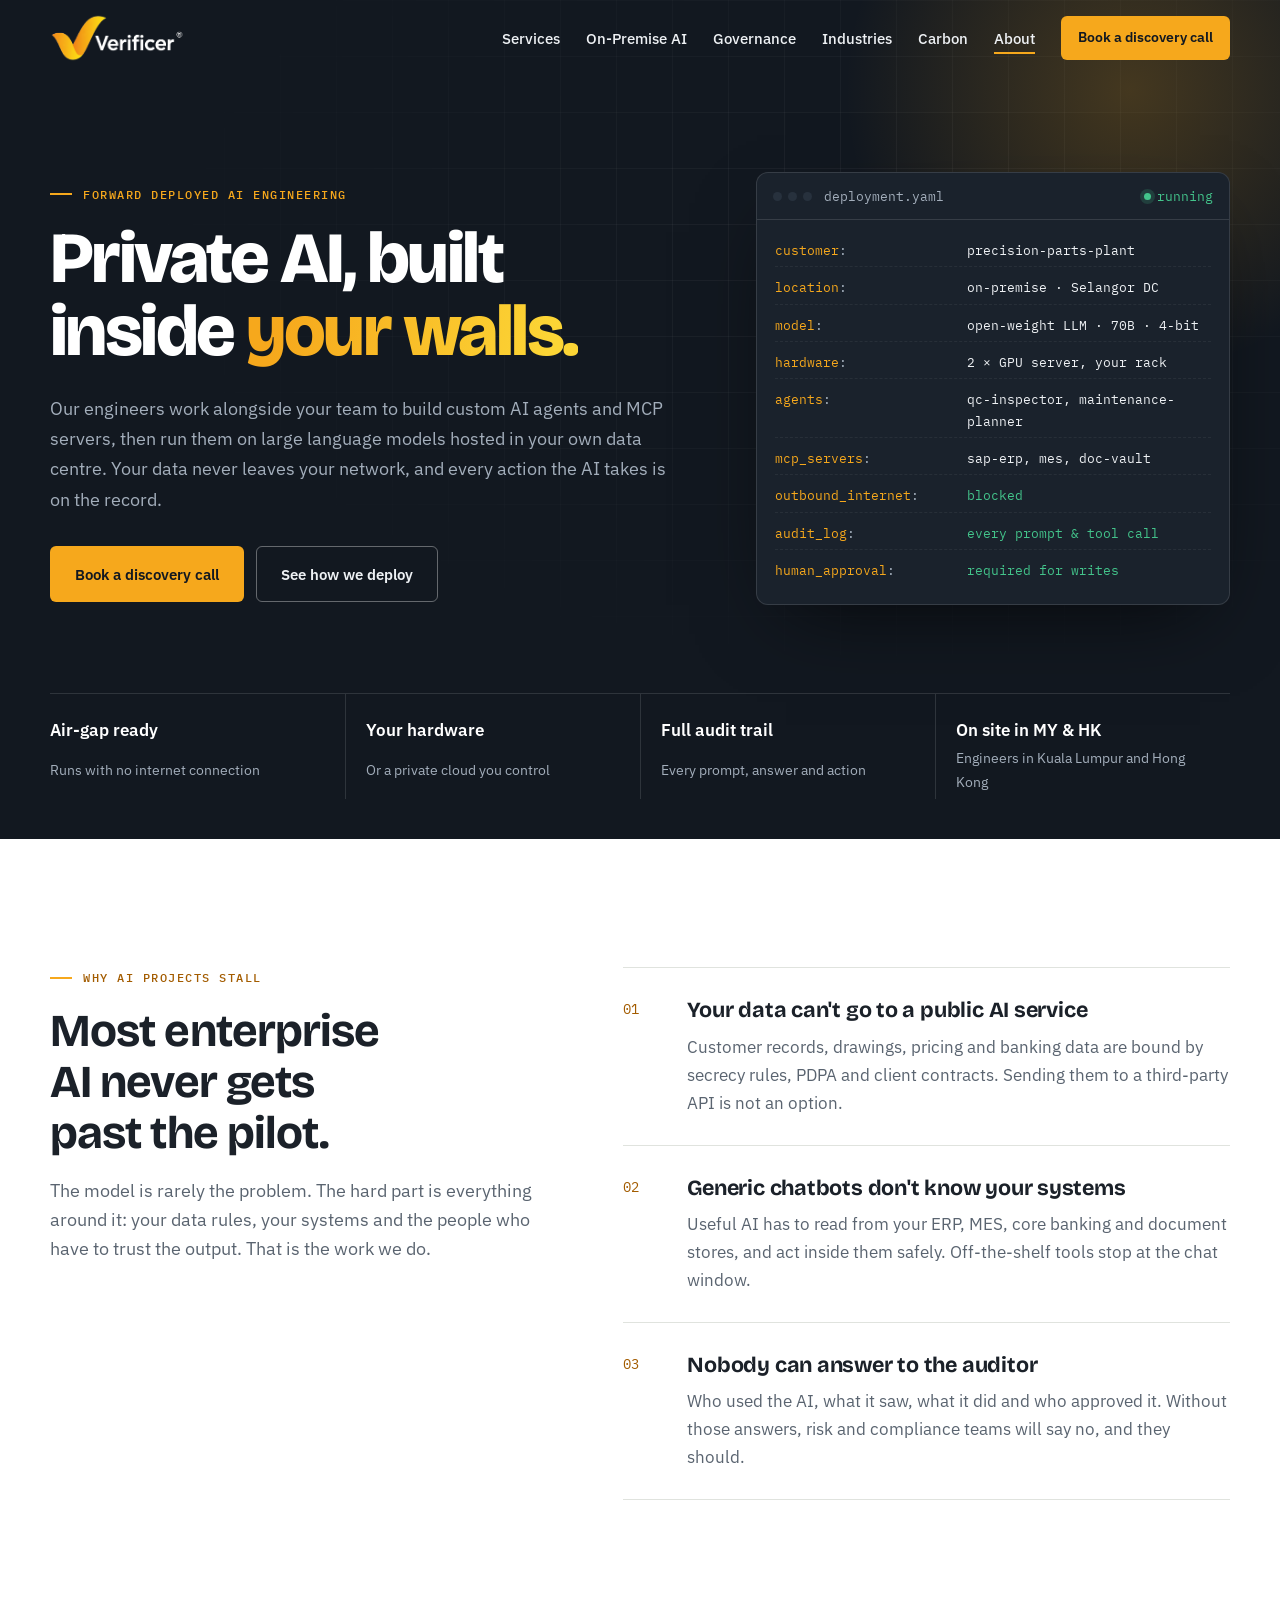
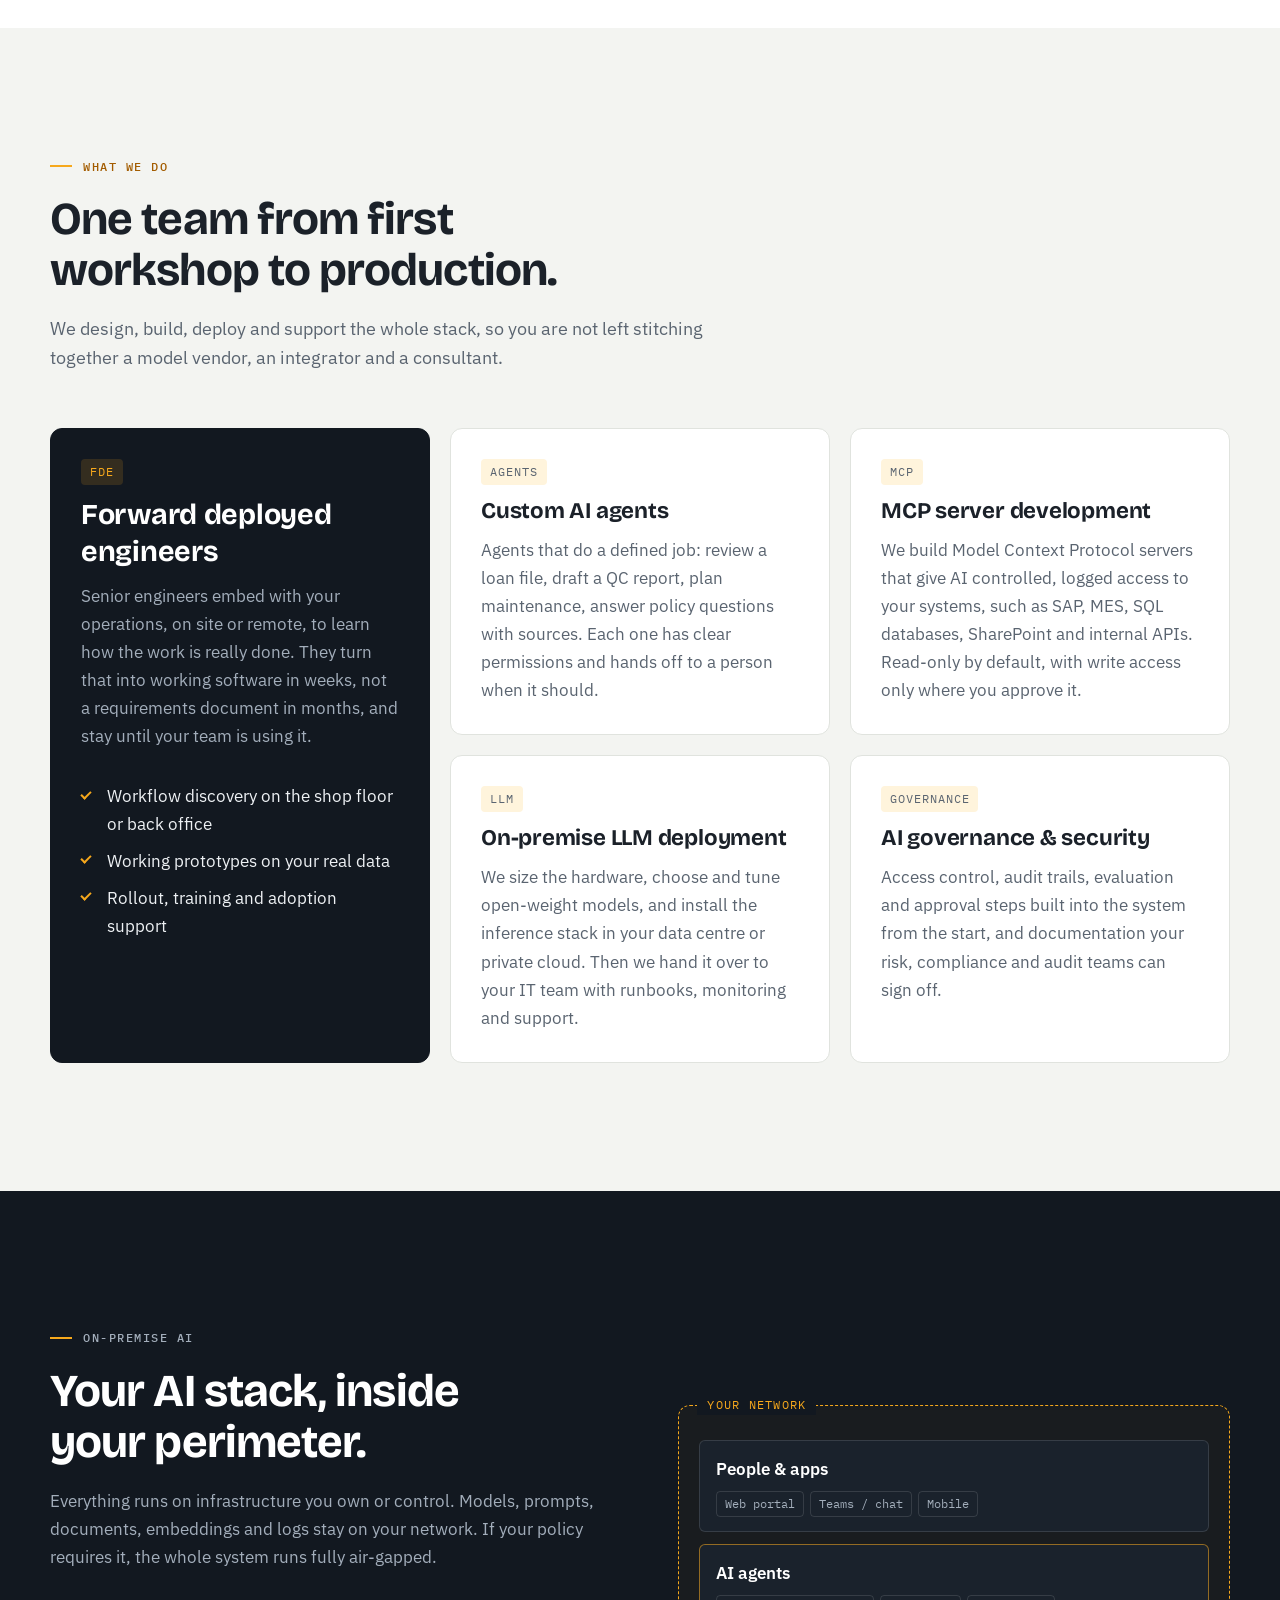
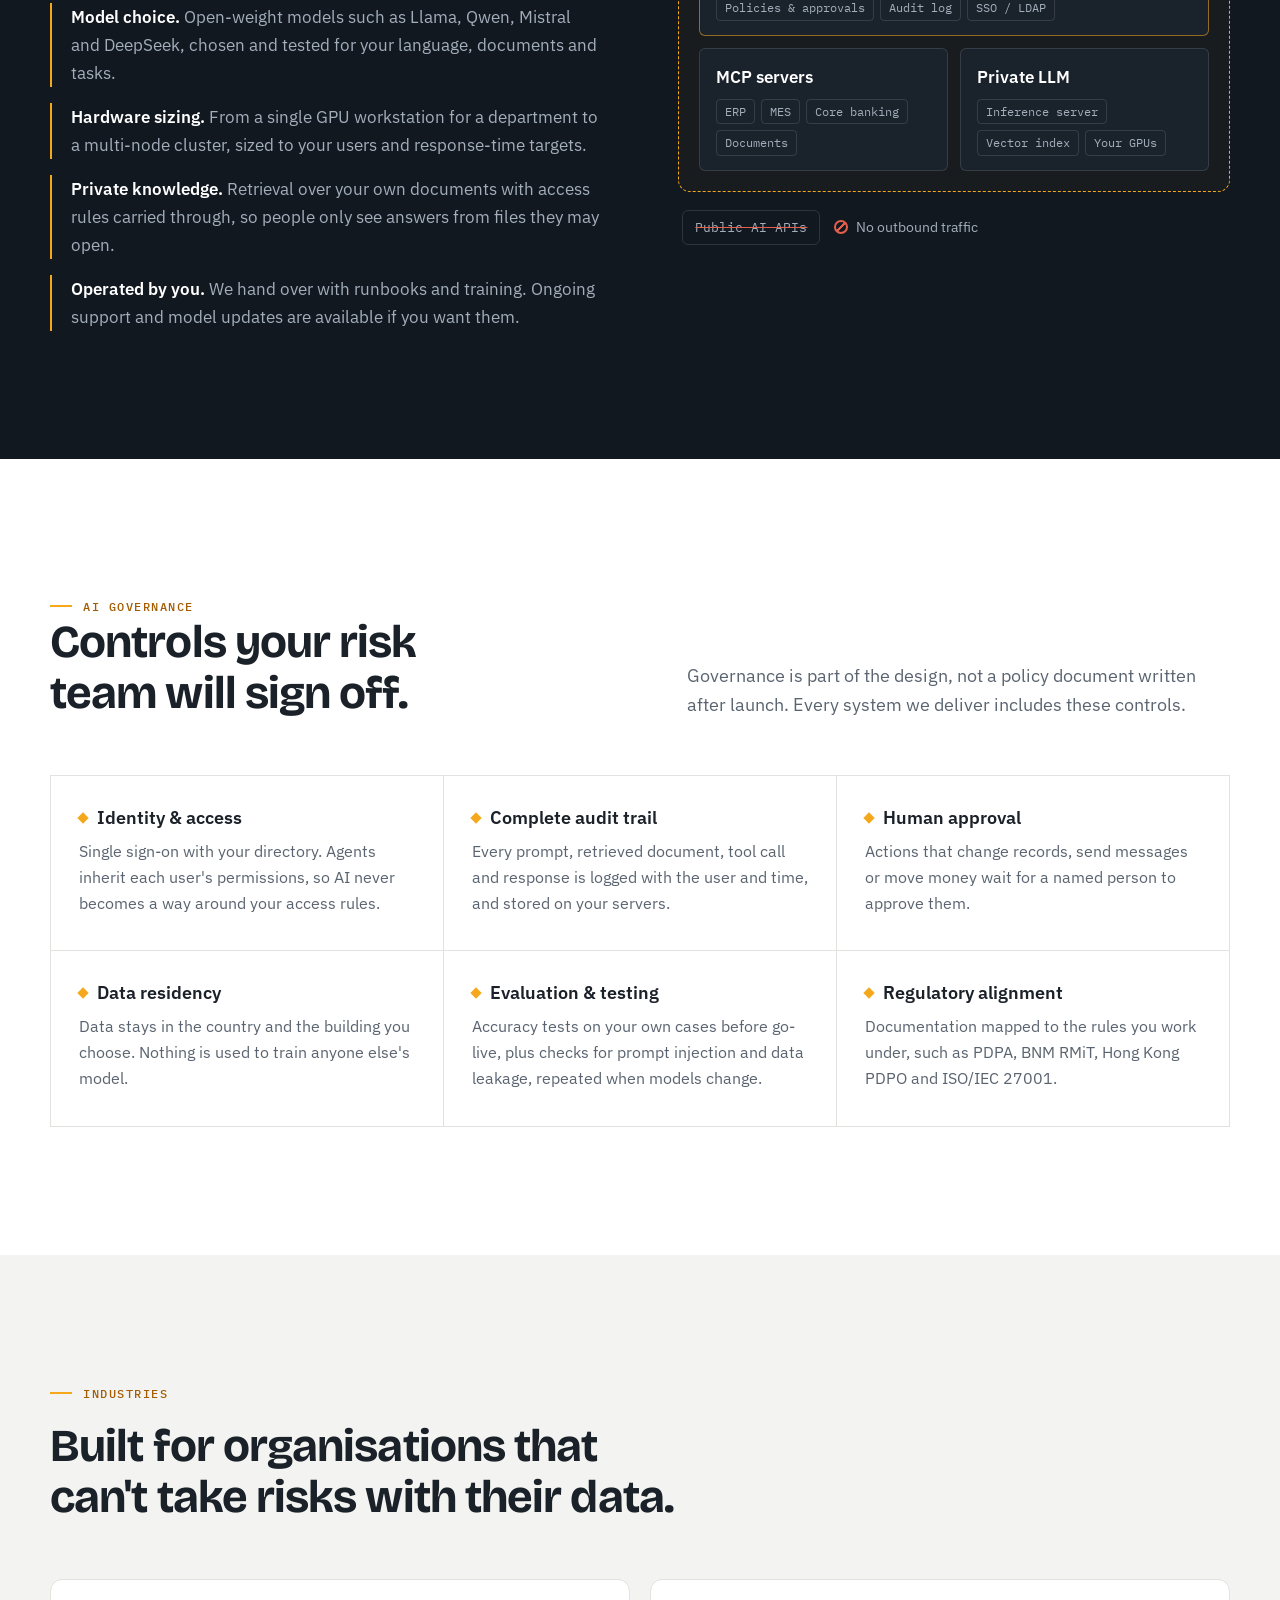
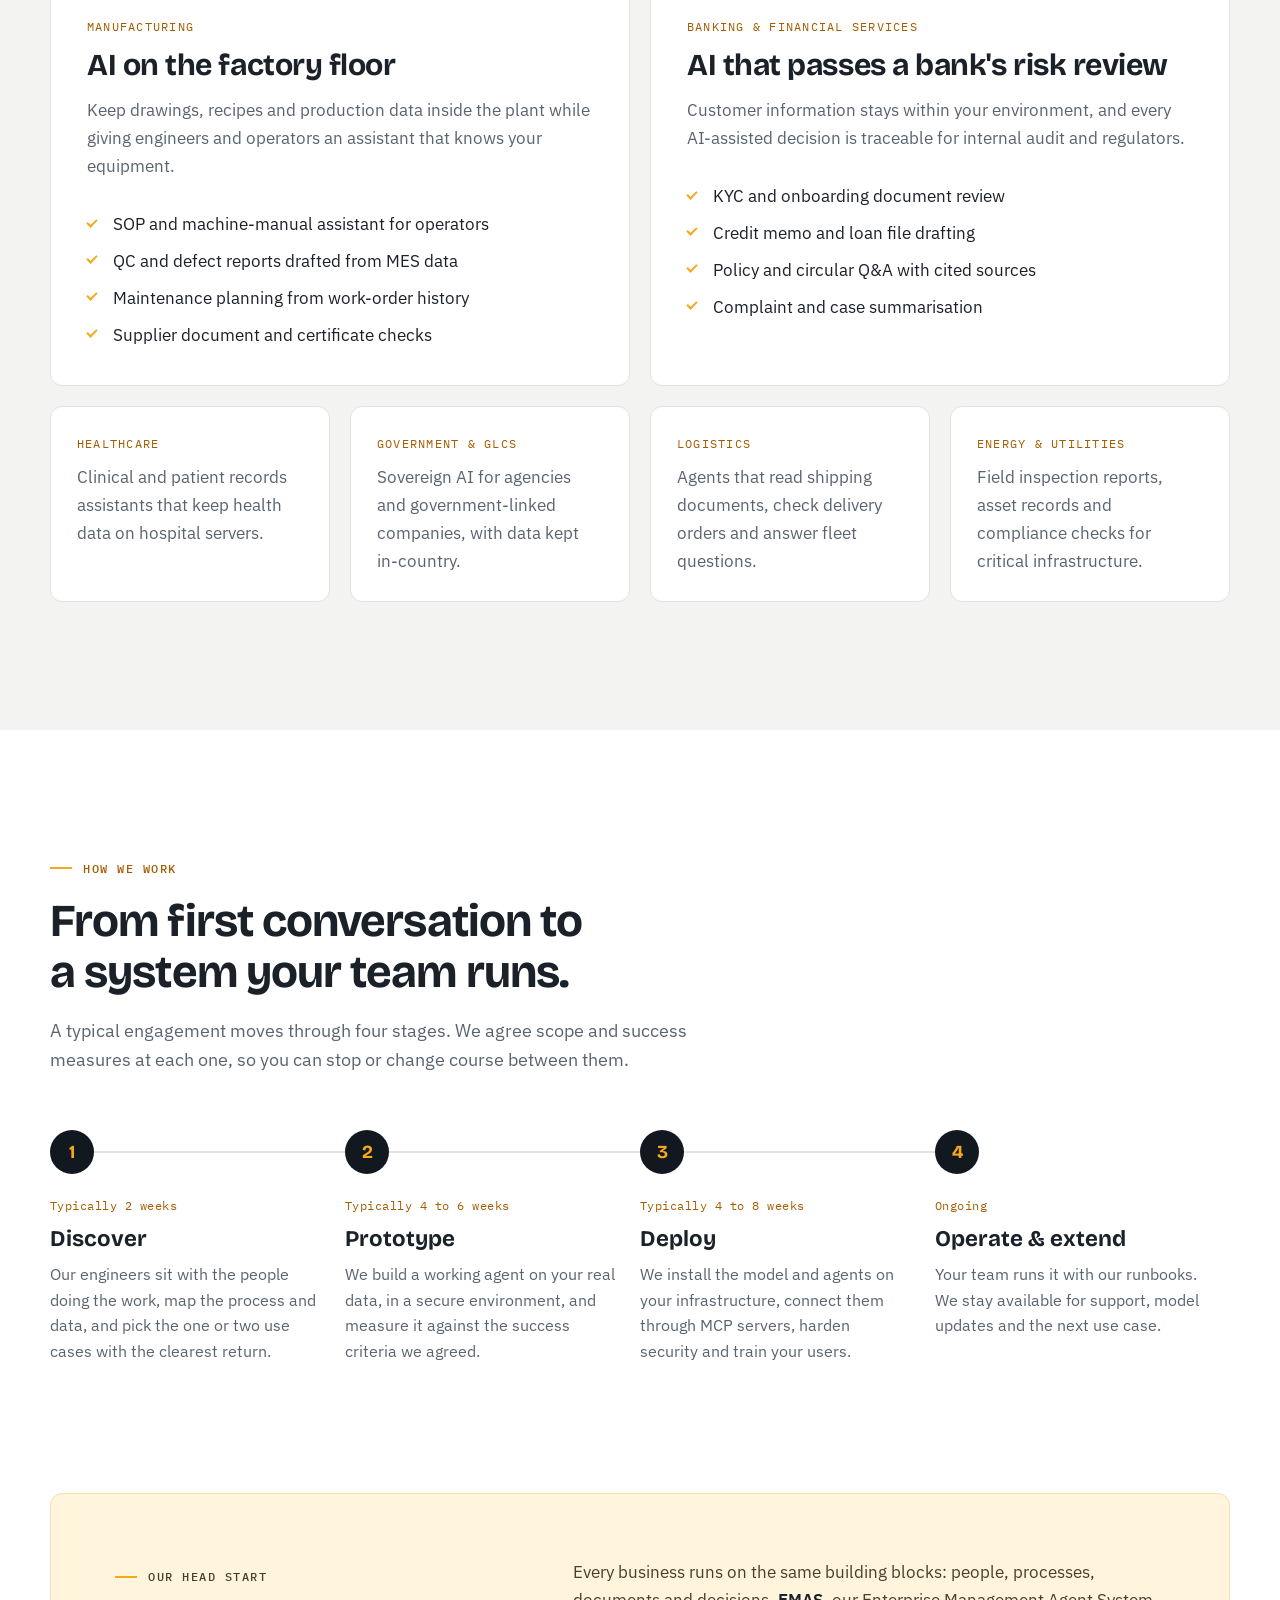
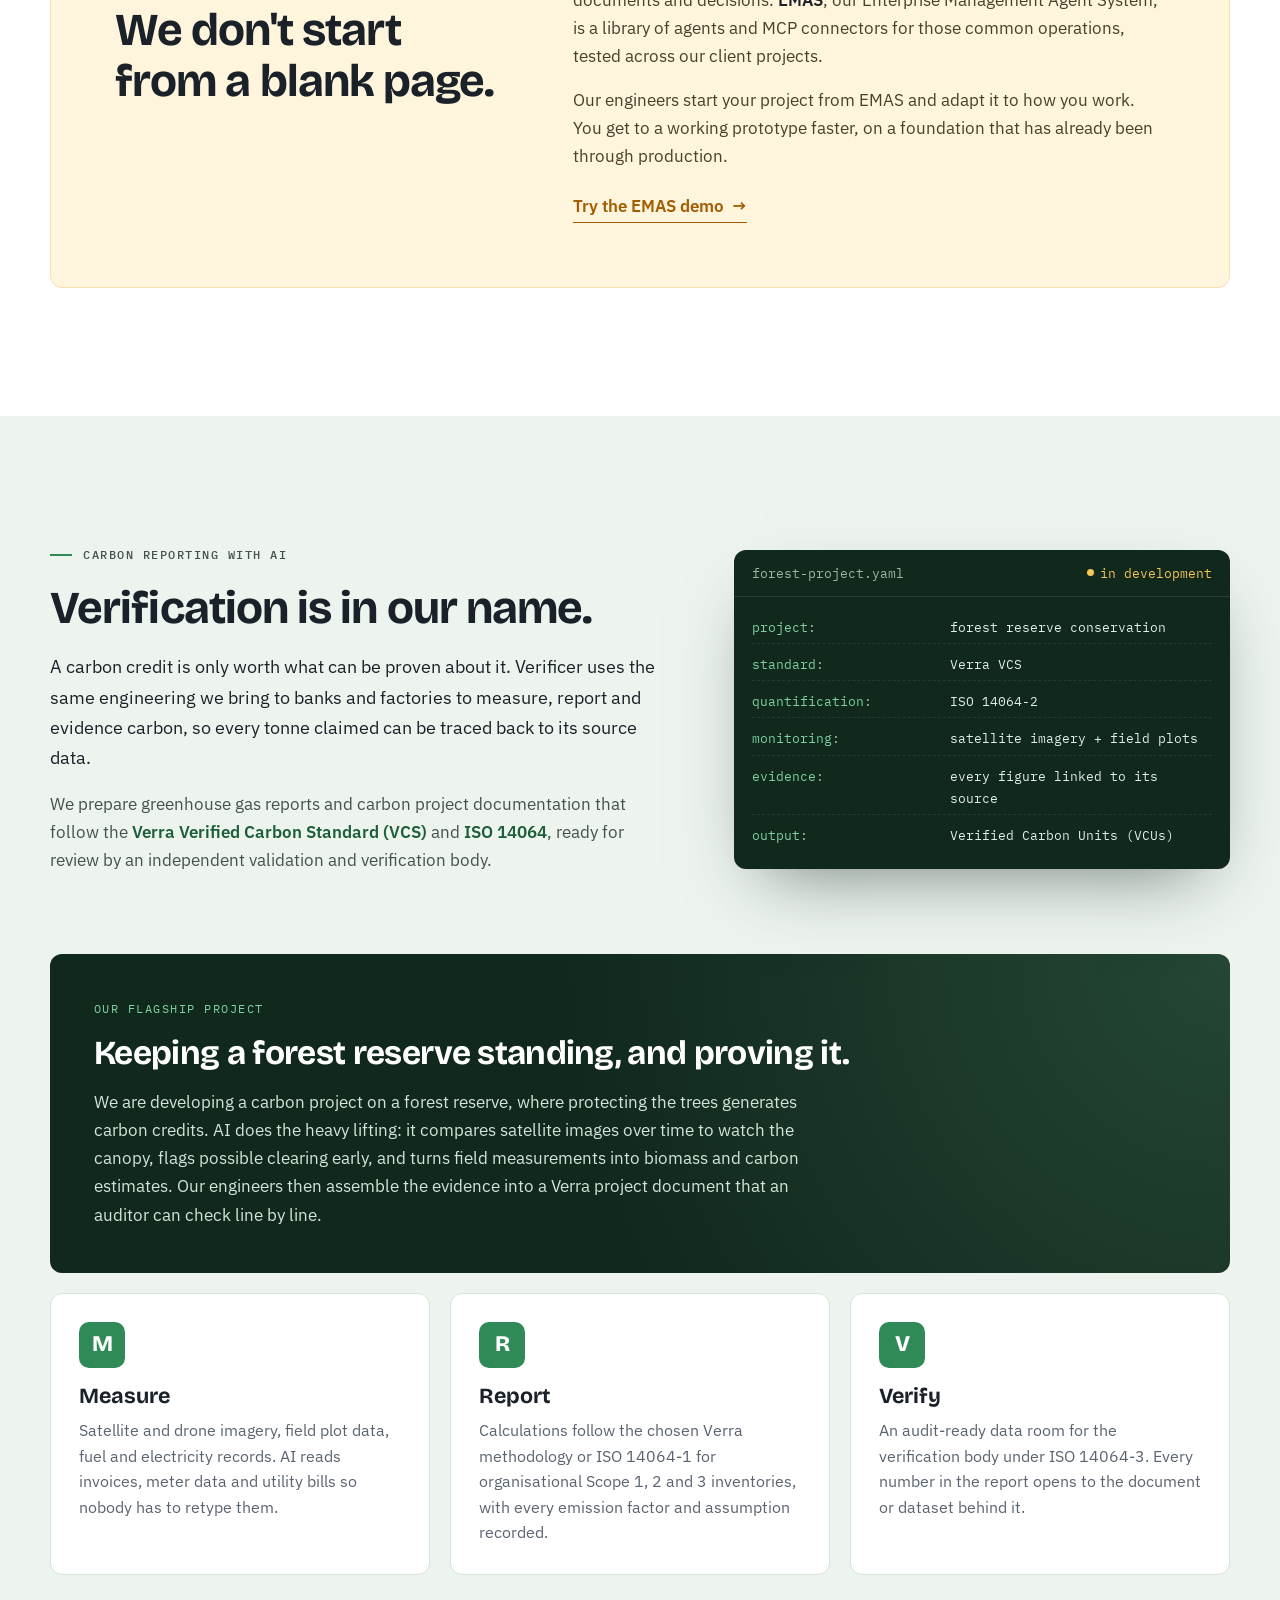
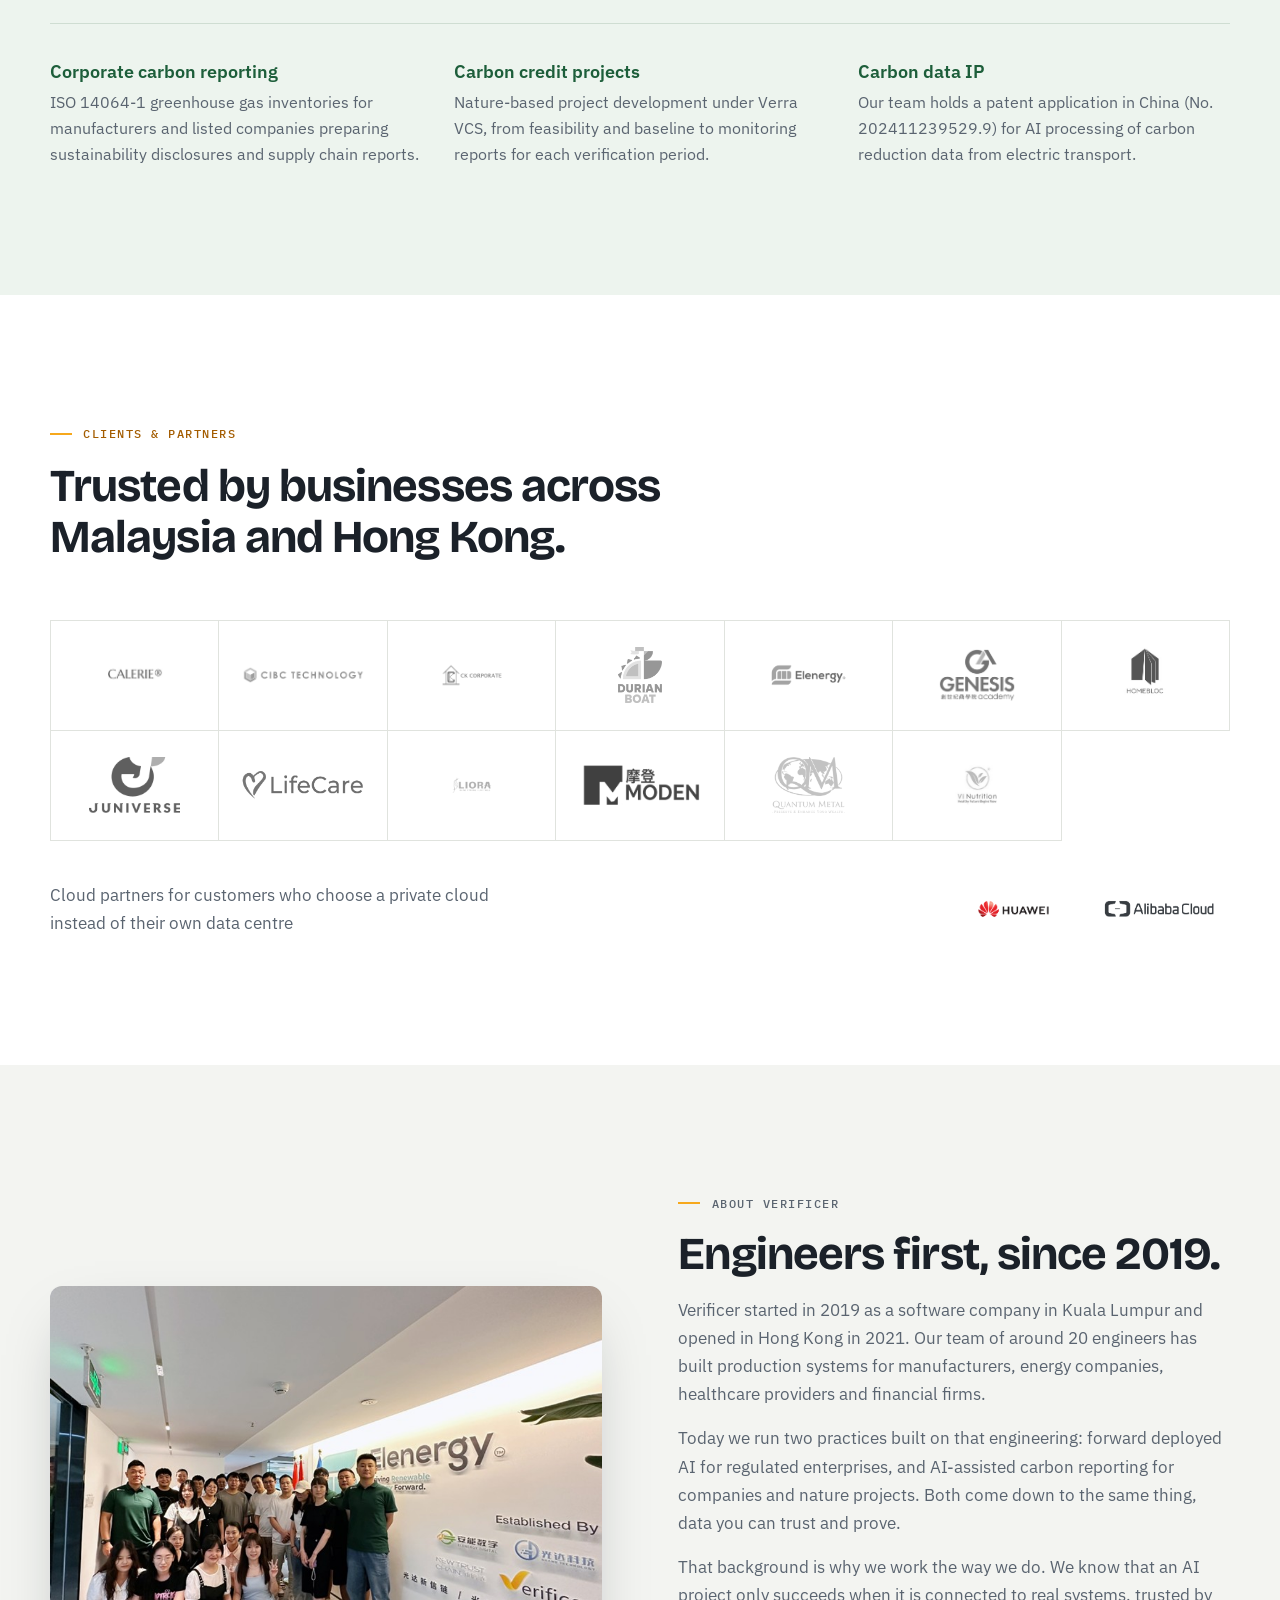
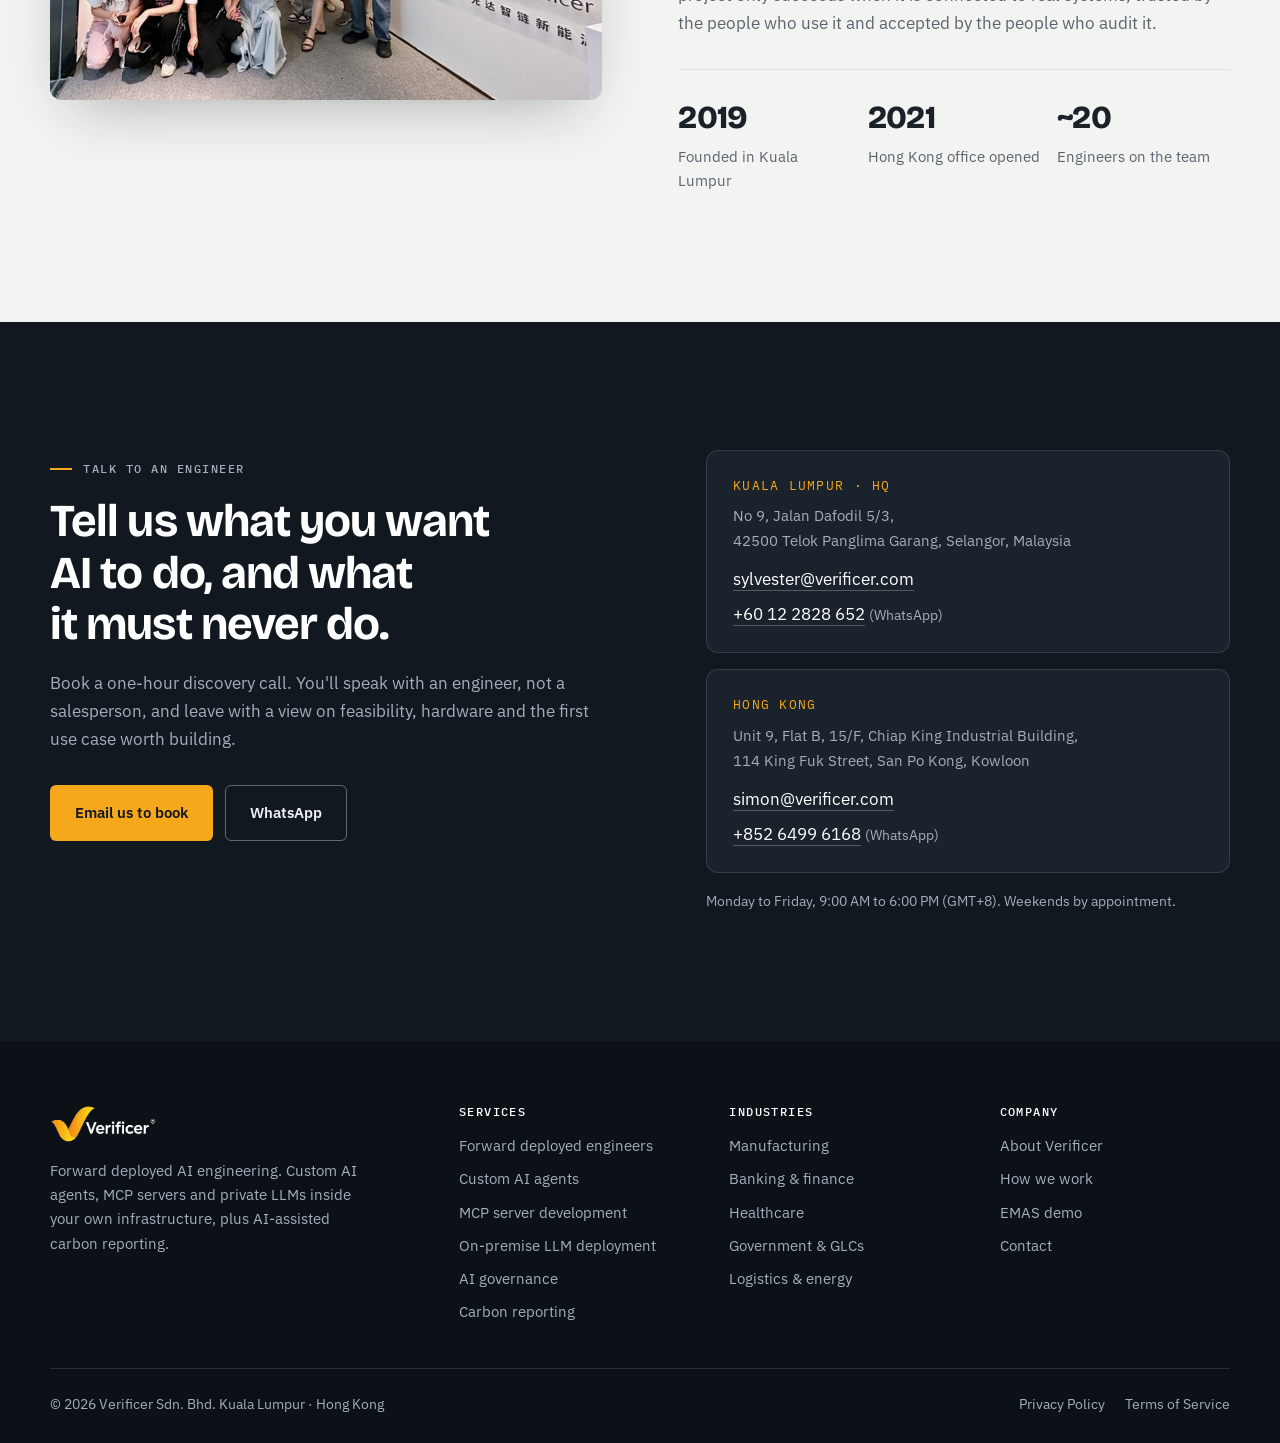
==== index.html @ c9900acc "Added website base code" ====
<!DOCTYPE html>
<html lang="en" class="no-js">
<head>
<meta charset="utf-8" />
<meta name="viewport" content="width=device-width, initial-scale=1" />
<title>Verificer | Forward Deployed AI Engineering & Carbon Reporting</title>
<meta name="description" content="Verificer embeds engineers with your team to build custom AI agents and MCP servers on private, on-premise LLMs, and prepares AI-assisted carbon reports under Verra VCS and ISO 14064." />
<meta property="og:type" content="website" />
<meta property="og:title" content="Verificer | Forward Deployed AI Engineering & Carbon Reporting" />
<meta property="og:description" content="Verificer embeds engineers with your team to build custom AI agents and MCP servers on private, on-premise LLMs, and prepares AI-assisted carbon reports under Verra VCS and ISO 14064." />
<meta property="og:url" content="https://verificer.com/" />
<meta property="og:image" content="https://verificer.com/assets/img/logo-black.png" />
<meta name="theme-color" content="#121820" />
<link rel="icon" type="image/png" href="assets/img/logo.png" />
<link rel="preconnect" href="https://fonts.googleapis.com" />
<link rel="preconnect" href="https://fonts.gstatic.com" crossorigin />
<link rel="stylesheet" href="https://fonts.googleapis.com/css2?family=Bricolage+Grotesque:opsz,wght@12..96,500;12..96,700;12..96,800&family=IBM+Plex+Mono:wght@400;500&family=IBM+Plex+Sans:ital,wght@0,400;0,500;0,600;1,400&display=swap" />
<link rel="stylesheet" href="assets/css/styles.css" />
</head>
<body class="page-home">
<a class="skip-link" href="#main">Skip to content</a>

<header class="site-header">
    <div class="container header-inner">
        <a href="./" class="brand" aria-label="Verificer home">
            <img class="brand-logo brand-logo--light" src="assets/img/logo-white.png" alt="Verificer" width="1200" height="420" />
            <img class="brand-logo brand-logo--dark" src="assets/img/logo-black.png" alt="" aria-hidden="true" width="1200" height="420" />
        </a>

        <nav class="main-nav" id="main-nav" aria-label="Main">
            <ul>
                <li><a href="#services">Services</a></li>
                <li><a href="#on-premise">On-Premise AI</a></li>
                <li><a href="#governance">Governance</a></li>
                <li><a href="#industries">Industries</a></li>
                <li><a href="#carbon">Carbon</a></li>
                                <li><a href="#about">About</a></li>
                <li class="nav-cta"><a href="#contact" class="btn btn-amber btn-sm">Book a discovery call</a></li>
            </ul>
        </nav>

        <button class="nav-toggle" type="button" aria-controls="main-nav" aria-expanded="false" aria-label="Open menu">
            <span></span><span></span><span></span>
        </button>
    </div>
</header>

<main id="main">

<!-- HERO -->
<section class="hero" id="home">
    <div class="hero-grid" aria-hidden="true"></div>
    <div class="container hero-inner">
        <div class="hero-copy">
            <p class="eyebrow eyebrow--light">Forward deployed AI engineering</p>
            <h1>Private AI, built inside <span class="hl">your walls.</span></h1>
            <p class="hero-lead">Our engineers work alongside your team to build custom AI agents and MCP servers, then run them on large language models hosted in your own data centre. Your data never leaves your network, and every action the AI takes is on the record.</p>
            <div class="hero-actions">
                <a href="#contact" class="btn btn-amber">Book a discovery call</a>
                <a href="#on-premise" class="btn btn-outline-light">See how we deploy</a>
            </div>
        </div>

        <figure class="manifest" aria-label="Example deployment summary for a manufacturing customer">
            <figcaption class="manifest-bar">
                <span class="dots" aria-hidden="true"><i></i><i></i><i></i></span>
                <span>deployment.yaml</span>
                <span class="manifest-status">running</span>
            </figcaption>
            <dl class="manifest-body">
                <div><dt>customer</dt><dd>precision-parts-plant</dd></div>
                <div><dt>location</dt><dd>on-premise · Selangor DC</dd></div>
                <div><dt>model</dt><dd>open-weight LLM · 70B · 4-bit</dd></div>
                <div><dt>hardware</dt><dd>2 × GPU server, your rack</dd></div>
                <div><dt>agents</dt><dd>qc-inspector, maintenance-planner</dd></div>
                <div><dt>mcp_servers</dt><dd>sap-erp, mes, doc-vault</dd></div>
                <div><dt>outbound_internet</dt><dd class="ok">blocked</dd></div>
                <div><dt>audit_log</dt><dd class="ok">every prompt &amp; tool call</dd></div>
                <div><dt>human_approval</dt><dd class="ok">required for writes</dd></div>
            </dl>
        </figure>
    </div>

    <div class="container">
        <ul class="hero-facts">
            <li><strong>Air-gap ready</strong><span>Runs with no internet connection</span></li>
            <li><strong>Your hardware</strong><span>Or a private cloud you control</span></li>
            <li><strong>Full audit trail</strong><span>Every prompt, answer and action</span></li>
            <li><strong>On site in MY &amp; HK</strong><span>Engineers in Kuala Lumpur and Hong Kong</span></li>
        </ul>
    </div>
</section>

<!-- PROBLEM -->
<section class="section problem" id="why">
    <div class="container problem-inner">
        <div class="problem-head reveal">
            <p class="eyebrow">Why AI projects stall</p>
            <h2>Most enterprise AI never gets past the pilot.</h2>
            <p class="lead">The model is rarely the problem. The hard part is everything around it: your data rules, your systems and the people who have to trust the output. That is the work we do.</p>
        </div>
        <ol class="problem-list">
            <li class="reveal">
                <h3>Your data can't go to a public AI service</h3>
                <p>Customer records, drawings, pricing and banking data are bound by secrecy rules, PDPA and client contracts. Sending them to a third-party API is not an option.</p>
            </li>
            <li class="reveal">
                <h3>Generic chatbots don't know your systems</h3>
                <p>Useful AI has to read from your ERP, MES, core banking and document stores, and act inside them safely. Off-the-shelf tools stop at the chat window.</p>
            </li>
            <li class="reveal">
                <h3>Nobody can answer to the auditor</h3>
                <p>Who used the AI, what it saw, what it did and who approved it. Without those answers, risk and compliance teams will say no, and they should.</p>
            </li>
        </ol>
    </div>
</section>

<!-- SERVICES -->
<section class="section services" id="services">
    <div class="container">
        <div class="section-head reveal">
            <p class="eyebrow">What we do</p>
            <h2>One team from first workshop to production.</h2>
            <p class="lead">We design, build, deploy and support the whole stack, so you are not left stitching together a model vendor, an integrator and a consultant.</p>
        </div>

        <div class="service-grid">
            <article class="service service--lead reveal">
                <p class="service-tag">FDE</p>
                <h3>Forward deployed engineers</h3>
                <p>Senior engineers embed with your operations, on site or remote, to learn how the work is really done. They turn that into working software in weeks, not a requirements document in months, and stay until your team is using it.</p>
                <ul class="ticks">
                    <li>Workflow discovery on the shop floor or back office</li>
                    <li>Working prototypes on your real data</li>
                    <li>Rollout, training and adoption support</li>
                </ul>
            </article>

            <article class="service reveal">
                <p class="service-tag">Agents</p>
                <h3>Custom AI agents</h3>
                <p>Agents that do a defined job: review a loan file, draft a QC report, plan maintenance, answer policy questions with sources. Each one has clear permissions and hands off to a person when it should.</p>
            </article>

            <article class="service reveal">
                <p class="service-tag">MCP</p>
                <h3>MCP server development</h3>
                <p>We build Model Context Protocol servers that give AI controlled, logged access to your systems, such as SAP, MES, SQL databases, SharePoint and internal APIs. Read-only by default, with write access only where you approve it.</p>
            </article>

            <article class="service reveal">
                <p class="service-tag">LLM</p>
                <h3>On-premise LLM deployment</h3>
                <p>We size the hardware, choose and tune open-weight models, and install the inference stack in your data centre or private cloud. Then we hand it over to your IT team with runbooks, monitoring and support.</p>
            </article>

            <article class="service reveal">
                <p class="service-tag">Governance</p>
                <h3>AI governance &amp; security</h3>
                <p>Access control, audit trails, evaluation and approval steps built into the system from the start, and documentation your risk, compliance and audit teams can sign off.</p>
            </article>
        </div>
    </div>
</section>

<!-- ON-PREMISE ARCHITECTURE -->
<section class="section onprem" id="on-premise">
    <div class="container onprem-inner">
        <div class="onprem-copy reveal">
            <p class="eyebrow eyebrow--light">On-premise AI</p>
            <h2>Your AI stack, inside your perimeter.</h2>
            <p>Everything runs on infrastructure you own or control. Models, prompts, documents, embeddings and logs stay on your network. If your policy requires it, the whole system runs fully air-gapped.</p>
            <ul class="onprem-points">
                <li><strong>Model choice.</strong> Open-weight models such as Llama, Qwen, Mistral and DeepSeek, chosen and tested for your language, documents and tasks.</li>
                <li><strong>Hardware sizing.</strong> From a single GPU workstation for a department to a multi-node cluster, sized to your users and response-time targets.</li>
                <li><strong>Private knowledge.</strong> Retrieval over your own documents with access rules carried through, so people only see answers from files they may open.</li>
                <li><strong>Operated by you.</strong> We hand over with runbooks and training. Ongoing support and model updates are available if you want them.</li>
            </ul>
        </div>

        <figure class="stack reveal" aria-label="Diagram of an on-premise AI deployment">
            <div class="perimeter">
                <p class="perimeter-label">Your network</p>
                <div class="layer">
                    <p class="layer-name">People &amp; apps</p>
                    <div class="chips"><span>Web portal</span><span>Teams / chat</span><span>Mobile</span></div>
                </div>
                <div class="layer layer--accent">
                    <p class="layer-name">AI agents</p>
                    <div class="chips"><span>Policies &amp; approvals</span><span>Audit log</span><span>SSO / LDAP</span></div>
                </div>
                <div class="layer-split">
                    <div class="layer">
                        <p class="layer-name">MCP servers</p>
                        <div class="chips"><span>ERP</span><span>MES</span><span>Core banking</span><span>Documents</span></div>
                    </div>
                    <div class="layer">
                        <p class="layer-name">Private LLM</p>
                        <div class="chips"><span>Inference server</span><span>Vector index</span><span>Your GPUs</span></div>
                    </div>
                </div>
            </div>
            <div class="outside">
                <span class="outside-box">Public AI APIs</span>
                <span class="outside-note">No outbound traffic</span>
            </div>
        </figure>
    </div>
</section>

<!-- GOVERNANCE -->
<section class="section governance" id="governance">
    <div class="container">
        <div class="section-head section-head--split reveal">
            <div>
                <p class="eyebrow">AI governance</p>
                <h2>Controls your risk team will sign off.</h2>
            </div>
            <p class="lead">Governance is part of the design, not a policy document written after launch. Every system we deliver includes these controls.</p>
        </div>

        <div class="controls">
            <div class="control reveal">
                <h3>Identity &amp; access</h3>
                <p>Single sign-on with your directory. Agents inherit each user's permissions, so AI never becomes a way around your access rules.</p>
            </div>
            <div class="control reveal">
                <h3>Complete audit trail</h3>
                <p>Every prompt, retrieved document, tool call and response is logged with the user and time, and stored on your servers.</p>
            </div>
            <div class="control reveal">
                <h3>Human approval</h3>
                <p>Actions that change records, send messages or move money wait for a named person to approve them.</p>
            </div>
            <div class="control reveal">
                <h3>Data residency</h3>
                <p>Data stays in the country and the building you choose. Nothing is used to train anyone else's model.</p>
            </div>
            <div class="control reveal">
                <h3>Evaluation &amp; testing</h3>
                <p>Accuracy tests on your own cases before go-live, plus checks for prompt injection and data leakage, repeated when models change.</p>
            </div>
            <div class="control reveal">
                <h3>Regulatory alignment</h3>
                <p>Documentation mapped to the rules you work under, such as PDPA, BNM RMiT, Hong Kong PDPO and ISO/IEC 27001.</p>
            </div>
        </div>
    </div>
</section>

<!-- INDUSTRIES -->
<section class="section industries" id="industries">
    <div class="container">
        <div class="section-head reveal">
            <p class="eyebrow">Industries</p>
            <h2>Built for organisations that can't take risks with their data.</h2>
        </div>

        <div class="industry-feature">
            <article class="industry industry--big reveal">
                <p class="industry-kicker">Manufacturing</p>
                <h3>AI on the factory floor</h3>
                <p>Keep drawings, recipes and production data inside the plant while giving engineers and operators an assistant that knows your equipment.</p>
                <ul class="ticks">
                    <li>SOP and machine-manual assistant for operators</li>
                    <li>QC and defect reports drafted from MES data</li>
                    <li>Maintenance planning from work-order history</li>
                    <li>Supplier document and certificate checks</li>
                </ul>
            </article>
            <article class="industry industry--big reveal">
                <p class="industry-kicker">Banking &amp; financial services</p>
                <h3>AI that passes a bank's risk review</h3>
                <p>Customer information stays within your environment, and every AI-assisted decision is traceable for internal audit and regulators.</p>
                <ul class="ticks">
                    <li>KYC and onboarding document review</li>
                    <li>Credit memo and loan file drafting</li>
                    <li>Policy and circular Q&amp;A with cited sources</li>
                    <li>Complaint and case summarisation</li>
                </ul>
            </article>
        </div>

        <div class="industry-row">
            <article class="industry reveal">
                <p class="industry-kicker">Healthcare</p>
                <p>Clinical and patient records assistants that keep health data on hospital servers.</p>
            </article>
            <article class="industry reveal">
                <p class="industry-kicker">Government &amp; GLCs</p>
                <p>Sovereign AI for agencies and government-linked companies, with data kept in-country.</p>
            </article>
            <article class="industry reveal">
                <p class="industry-kicker">Logistics</p>
                <p>Agents that read shipping documents, check delivery orders and answer fleet questions.</p>
            </article>
            <article class="industry reveal">
                <p class="industry-kicker">Energy &amp; utilities</p>
                <p>Field inspection reports, asset records and compliance checks for critical infrastructure.</p>
            </article>
        </div>
    </div>
</section>

<!-- ENGAGEMENT -->
<section class="section engagement" id="engagement">
    <div class="container">
        <div class="section-head reveal">
            <p class="eyebrow">How we work</p>
            <h2>From first conversation to a system your team runs.</h2>
            <p class="lead">A typical engagement moves through four stages. We agree scope and success measures at each one, so you can stop or change course between them.</p>
        </div>

        <ol class="steps">
            <li class="step reveal">
                <span class="step-num">1</span>
                <p class="step-time">Typically 2 weeks</p>
                <h3>Discover</h3>
                <p>Our engineers sit with the people doing the work, map the process and data, and pick the one or two use cases with the clearest return.</p>
            </li>
            <li class="step reveal">
                <span class="step-num">2</span>
                <p class="step-time">Typically 4 to 6 weeks</p>
                <h3>Prototype</h3>
                <p>We build a working agent on your real data, in a secure environment, and measure it against the success criteria we agreed.</p>
            </li>
            <li class="step reveal">
                <span class="step-num">3</span>
                <p class="step-time">Typically 4 to 8 weeks</p>
                <h3>Deploy</h3>
                <p>We install the model and agents on your infrastructure, connect them through MCP servers, harden security and train your users.</p>
            </li>
            <li class="step reveal">
                <span class="step-num">4</span>
                <p class="step-time">Ongoing</p>
                <h3>Operate &amp; extend</h3>
                <p>Your team runs it with our runbooks. We stay available for support, model updates and the next use case.</p>
            </li>
        </ol>
    </div>
</section>

<!-- EMAS -->
<section class="section emas" id="emas">
    <div class="container emas-inner reveal">
        <div>
            <p class="eyebrow">Our head start</p>
            <h2>We don't start from a blank page.</h2>
        </div>
        <div>
            <p>Every business runs on the same building blocks: people, processes, documents and decisions. <strong>EMAS</strong>, our Enterprise Management Agent System, is a library of agents and MCP connectors for those common operations, tested across our client projects.</p>
            <p>Our engineers start your project from EMAS and adapt it to how you work. You get to a working prototype faster, on a foundation that has already been through production.</p>
            <a class="link-arrow" href="https://demo-emas.verificer.com" target="_blank" rel="noopener">Try the EMAS demo</a>
        </div>
    </div>
</section>

<!-- CARBON -->
<section class="section carbon" id="carbon">
    <div class="container">
        <div class="carbon-top">
            <div class="carbon-copy reveal">
                <p class="eyebrow eyebrow--leaf">Carbon reporting with AI</p>
                <h2>Verification is in our name.</h2>
                <p class="carbon-lead">A carbon credit is only worth what can be proven about it. Verificer uses the same engineering we bring to banks and factories to measure, report and evidence carbon, so every tonne claimed can be traced back to its source data.</p>
                <p>We prepare greenhouse gas reports and carbon project documentation that follow the <strong>Verra Verified Carbon Standard (VCS)</strong> and <strong>ISO 14064</strong>, ready for review by an independent validation and verification body.</p>
            </div>

            <figure class="ledger reveal" aria-label="Summary of Verificer's forest carbon project">
                <figcaption class="ledger-bar">
                    <span>forest-project.yaml</span>
                    <span class="ledger-status">in development</span>
                </figcaption>
                <dl class="ledger-body">
                    <div><dt>project</dt><dd>forest reserve conservation</dd></div>
                    <div><dt>standard</dt><dd>Verra VCS</dd></div>
                    <div><dt>quantification</dt><dd>ISO 14064-2</dd></div>
                    <div><dt>monitoring</dt><dd>satellite imagery + field plots</dd></div>
                    <div><dt>evidence</dt><dd>every figure linked to its source</dd></div>
                    <div><dt>output</dt><dd>Verified Carbon Units (VCUs)</dd></div>
                </dl>
            </figure>
        </div>

        <div class="carbon-flagship reveal">
            <p class="carbon-kicker">Our flagship project</p>
            <h3>Keeping a forest reserve standing, and proving it.</h3>
            <p>We are developing a carbon project on a forest reserve, where protecting the trees generates carbon credits. AI does the heavy lifting: it compares satellite images over time to watch the canopy, flags possible clearing early, and turns field measurements into biomass and carbon estimates. Our engineers then assemble the evidence into a Verra project document that an auditor can check line by line.</p>
        </div>

        <ol class="mrv">
            <li class="reveal">
                <span class="mrv-letter">M</span>
                <h3>Measure</h3>
                <p>Satellite and drone imagery, field plot data, fuel and electricity records. AI reads invoices, meter data and utility bills so nobody has to retype them.</p>
            </li>
            <li class="reveal">
                <span class="mrv-letter">R</span>
                <h3>Report</h3>
                <p>Calculations follow the chosen Verra methodology or ISO 14064-1 for organisational Scope 1, 2 and 3 inventories, with every emission factor and assumption recorded.</p>
            </li>
            <li class="reveal">
                <span class="mrv-letter">V</span>
                <h3>Verify</h3>
                <p>An audit-ready data room for the verification body under ISO 14064-3. Every number in the report opens to the document or dataset behind it.</p>
            </li>
        </ol>

        <div class="carbon-services reveal">
            <div>
                <h3>Corporate carbon reporting</h3>
                <p>ISO 14064-1 greenhouse gas inventories for manufacturers and listed companies preparing sustainability disclosures and supply chain reports.</p>
            </div>
            <div>
                <h3>Carbon credit projects</h3>
                <p>Nature-based project development under Verra VCS, from feasibility and baseline to monitoring reports for each verification period.</p>
            </div>
            <div>
                <h3>Carbon data IP</h3>
                <p>Our team holds a patent application in China (No. 202411239529.9) for AI processing of carbon reduction data from electric transport.</p>
            </div>
        </div>
    </div>
</section>

<!-- CLIENTS & PARTNERS -->
<section class="section clients" id="clients">
    <div class="container">
        <div class="section-head reveal">
            <p class="eyebrow">Clients &amp; partners</p>
            <h2>Trusted by businesses across Malaysia and Hong Kong.</h2>
        </div>
        <ul class="logo-wall">
            <li><img src="assets/img/clients/calerie.png" alt="Calerie" loading="lazy" /></li>
            <li><img src="assets/img/clients/cibc.png" alt="CIBC" loading="lazy" /></li>
            <li><img src="assets/img/clients/ck_corporate.png" alt="CK Corporate" loading="lazy" /></li>
            <li><img src="assets/img/clients/durian_boat.png" alt="Durian Boat" loading="lazy" /></li>
            <li><img src="assets/img/clients/elenergy.png" alt="ELEnergy" loading="lazy" /></li>
            <li><img src="assets/img/clients/genesis_academy.png" alt="Genesis Academy" loading="lazy" /></li>
            <li><img src="assets/img/clients/homebloc.jpg" alt="Homebloc" loading="lazy" /></li>
            <li><img src="assets/img/clients/juniverse.png" alt="Juniverse" loading="lazy" /></li>
            <li><img src="assets/img/clients/lifecare.png" alt="Lifecare" loading="lazy" /></li>
            <li><img src="assets/img/clients/liora.png" alt="Liora" loading="lazy" /></li>
            <li><img src="assets/img/clients/moden.png" alt="Moden" loading="lazy" /></li>
            <li><img src="assets/img/clients/quantum_metal.png" alt="Quantum Metal" loading="lazy" /></li>
            <li><img src="assets/img/clients/viinutrition.jpg" alt="VII Nutrition" loading="lazy" /></li>
        </ul>
        <div class="partners reveal">
            <p>Cloud partners for customers who choose a private cloud instead of their own data centre</p>
            <div class="partner-logos">
                <img src="assets/img/huaweicloud.png" alt="Huawei Cloud" loading="lazy" />
                <img src="assets/img/alibabacloud.png" alt="Alibaba Cloud" loading="lazy" />
            </div>
        </div>
    </div>
</section>

<!-- ABOUT -->
<section class="section about" id="about">
    <div class="container about-inner">
        <div class="about-photo reveal">
            <img src="assets/img/office.png" alt="The Verificer team at the office" loading="lazy" />
        </div>
        <div class="about-copy reveal">
            <p class="eyebrow">About Verificer</p>
            <h2>Engineers first, since 2019.</h2>
            <p>Verificer started in 2019 as a software company in Kuala Lumpur and opened in Hong Kong in 2021. Our team of around 20 engineers has built production systems for manufacturers, energy companies, healthcare providers and financial firms.</p>
            <p>Today we run two practices built on that engineering: forward deployed AI for regulated enterprises, and AI-assisted carbon reporting for companies and nature projects. Both come down to the same thing, data you can trust and prove.</p>
            <p>That background is why we work the way we do. We know that an AI project only succeeds when it is connected to real systems, trusted by the people who use it and accepted by the people who audit it.</p>
            <dl class="about-facts">
                <div><dt>2019</dt><dd>Founded in Kuala Lumpur</dd></div>
                <div><dt>2021</dt><dd>Hong Kong office opened</dd></div>
                <div><dt>~20</dt><dd>Engineers on the team</dd></div>
            </dl>
        </div>
    </div>
</section>

<!-- CONTACT -->
<section class="section contact" id="contact">
    <div class="container contact-inner">
        <div class="contact-copy reveal">
            <p class="eyebrow eyebrow--light">Talk to an engineer</p>
            <h2>Tell us what you want AI to do, and what it must never do.</h2>
            <p>Book a one-hour discovery call. You'll speak with an engineer, not a salesperson, and leave with a view on feasibility, hardware and the first use case worth building.</p>
            <div class="hero-actions">
                <a class="btn btn-amber" href="mailto:sylvester@verificer.com?subject=Discovery%20call">Email us to book</a>
                <a class="btn btn-outline-light" href="https://wa.me/60122828652" target="_blank" rel="noopener">WhatsApp</a>
            </div>
        </div>

        <div class="offices reveal">
            <div class="office">
                <p class="office-city">Kuala Lumpur · HQ</p>
                <address>No 9, Jalan Dafodil 5/3,<br />42500 Telok Panglima Garang, Selangor, Malaysia</address>
                <p><a href="mailto:sylvester@verificer.com">sylvester@verificer.com</a></p>
                <p><a href="https://wa.me/60122828652" target="_blank" rel="noopener">+60 12 2828 652</a> <span class="muted">(WhatsApp)</span></p>
            </div>
            <div class="office">
                <p class="office-city">Hong Kong</p>
                <address>Unit 9, Flat B, 15/F, Chiap King Industrial Building,<br />114 King Fuk Street, San Po Kong, Kowloon</address>
                <p><a href="mailto:simon@verificer.com">simon@verificer.com</a></p>
                <p><a href="https://wa.me/85264996168" target="_blank" rel="noopener">+852 6499 6168</a> <span class="muted">(WhatsApp)</span></p>
            </div>
            <p class="office-hours">Monday to Friday, 9:00 AM to 6:00 PM (GMT+8). Weekends by appointment.</p>
        </div>
    </div>
</section>

</main>
<footer class="site-footer">
    <div class="container">
        <div class="footer-grid">
            <div class="footer-brand">
                <img src="assets/img/logo-white.png" alt="Verificer" width="1200" height="420" loading="lazy" />
                <p>Forward deployed AI engineering. Custom AI agents, MCP servers and private LLMs inside your own infrastructure, plus AI-assisted carbon reporting.</p>
            </div>
            <div class="footer-col">
                <h4>Services</h4>
                <ul>
                    <li><a href="#services">Forward deployed engineers</a></li>
                    <li><a href="#services">Custom AI agents</a></li>
                    <li><a href="#services">MCP server development</a></li>
                    <li><a href="#on-premise">On-premise LLM deployment</a></li>
                    <li><a href="#governance">AI governance</a></li>
                    <li><a href="#carbon">Carbon reporting</a></li>
                </ul>
            </div>
            <div class="footer-col">
                <h4>Industries</h4>
                <ul>
                    <li><a href="#industries">Manufacturing</a></li>
                    <li><a href="#industries">Banking &amp; finance</a></li>
                    <li><a href="#industries">Healthcare</a></li>
                    <li><a href="#industries">Government &amp; GLCs</a></li>
                    <li><a href="#industries">Logistics &amp; energy</a></li>
                </ul>
            </div>
            <div class="footer-col">
                <h4>Company</h4>
                <ul>
                    <li><a href="#about">About Verificer</a></li>
                    <li><a href="#engagement">How we work</a></li>
                    <li><a href="https://demo-emas.verificer.com" target="_blank" rel="noopener">EMAS demo</a></li>
                    <li><a href="#contact">Contact</a></li>
                </ul>
            </div>
        </div>
        <div class="footer-bottom">
            <p>© <span data-year>2026</span> Verificer Sdn. Bhd. Kuala Lumpur · Hong Kong</p>
            <div class="footer-legal">
                <a href="privacy/">Privacy Policy</a>
                <a href="terms-of-service/">Terms of Service</a>
            </div>
        </div>
    </div>
</footer>

<script src="assets/js/main.js"></script>
</body>
</html>
---- assets/css/styles.css ----
/* ==========================================================
   Verificer: site styles
   Brand amber sampled from the logo mark (#F6A81C → #FCD535).
   Every colour and size lives in the tokens below.
   ========================================================== */

:root {
  --ink: #121820;          /* graphite, dark sections */
  --ink-2: #1A222C;
  --ink-3: #27313D;
  --ink-line: rgba(255, 255, 255, .12);
  --on-ink: #EEF1F4;
  --on-ink-muted: #A3AEBB;

  --paper: #FFFFFF;
  --mist: #F3F4F1;         /* alternate light sections */
  --line: #E0E3DE;
  --text: #1B2129;
  --muted: #5A6470;

  --amber: #F6A81C;
  --amber-hi: #FCD535;
  --amber-deep: #A35C00;   /* amber for text on light backgrounds */
  --amber-tint: #FFF4DC;
  --ok: #43C48B;

  --leaf: #2F8A57;         /* carbon business line */
  --leaf-deep: #1D5E3A;
  --leaf-tint: #EDF4EE;
  --forest: #11281D;
  --forest-2: #183526;

  --font-display: "Bricolage Grotesque", "Segoe UI", system-ui, sans-serif;
  --font-body: "IBM Plex Sans", "Segoe UI", system-ui, -apple-system, Roboto, sans-serif;
  --font-mono: "IBM Plex Mono", ui-monospace, "SFMono-Regular", Consolas, monospace;

  --radius: 6px;
  --radius-lg: 12px;
  --header-h: 76px;
  --ease: cubic-bezier(.22, .61, .36, 1);
  --shadow: 0 24px 60px -24px rgba(18, 24, 32, .35);
}

*, *::before, *::after { box-sizing: border-box; }
html { scroll-behavior: smooth; scroll-padding-top: calc(var(--header-h) + 8px); }
body {
  margin: 0;
  font-family: var(--font-body);
  font-size: 17px;
  line-height: 1.65;
  color: var(--text);
  background: var(--paper);
  -webkit-font-smoothing: antialiased;
  overflow-x: hidden;
}
img { max-width: 100%; height: auto; display: block; }
a { color: inherit; }
ul, ol { margin: 0; padding: 0; list-style: none; }
h1, h2, h3, h4 { margin: 0; line-height: 1.12; text-wrap: balance; }
h2 {
  font-family: var(--font-display); font-weight: 700;
  font-size: clamp(1.9rem, 3.6vw, 2.85rem); letter-spacing: -.02em;
}
h3 { font-size: 1.12rem; font-weight: 600; line-height: 1.3; }
p { margin: 0; }
address { font-style: normal; }
strong { font-weight: 600; }

.container { width: min(1180px, 100% - 40px); margin-inline: auto; }
.section { padding-block: clamp(72px, 10vw, 128px); }
.lead { font-size: 1.1rem; color: var(--muted); max-width: 62ch; }
.muted { color: var(--muted); }

.skip-link { position: absolute; left: -999px; top: 8px; z-index: 999; background: var(--amber); color: var(--ink); padding: 8px 14px; font-weight: 600; }
.skip-link:focus { left: 8px; }

a:focus-visible, button:focus-visible { outline: 2px solid var(--amber); outline-offset: 3px; border-radius: 2px; }

/* ---------- Eyebrow labels (mono, like a spec sheet) ---------- */
.eyebrow {
  font-family: var(--font-mono); font-size: .78rem; font-weight: 500;
  letter-spacing: .12em; text-transform: uppercase; color: var(--amber-deep);
  display: inline-flex; align-items: center; gap: .7rem; margin-bottom: 1.1rem;
}
.eyebrow::before { content: ""; width: 22px; height: 2px; background: var(--amber); }
.eyebrow--light { color: var(--amber); }

.section-head { max-width: 760px; margin-bottom: 56px; display: grid; gap: 1.1rem; }
.section-head .eyebrow { margin-bottom: 0; }
.section-head--split {
  max-width: none; grid-template-columns: 1.1fr 1fr; align-items: end; gap: 40px;
}

/* ---------- Buttons ---------- */
.btn {
  display: inline-flex; align-items: center; justify-content: center; gap: .5rem;
  font-family: var(--font-body); font-weight: 600; font-size: .95rem;
  padding: .9rem 1.5rem; border-radius: var(--radius); border: 1.5px solid transparent;
  text-decoration: none; cursor: pointer; white-space: nowrap;
  transition: background .25s var(--ease), color .25s var(--ease), border-color .25s var(--ease), transform .25s var(--ease);
}
.btn-sm { padding: .6rem 1rem; font-size: .88rem; }
.btn-amber { background: var(--amber); color: var(--ink); }
.btn-amber:hover { background: var(--amber-hi); transform: translateY(-1px); }
.btn-outline-light { color: var(--on-ink); border-color: rgba(255, 255, 255, .35); }
.btn-outline-light:hover { border-color: var(--on-ink); background: rgba(255, 255, 255, .06); }

.link-arrow {
  display: inline-flex; align-items: center; gap: .45rem; margin-top: 1.4rem;
  font-weight: 600; color: var(--amber-deep); text-decoration: none;
  border-bottom: 1.5px solid currentColor; padding-bottom: 2px;
}
.link-arrow::after { content: "→"; transition: transform .25s var(--ease); }
.link-arrow:hover::after { transform: translateX(4px); }

.ticks { display: grid; gap: .55rem; margin-top: 1.3rem; }
.ticks li { position: relative; padding-left: 1.6rem; }
.ticks li::before {
  content: ""; position: absolute; left: 0; top: .5em; width: 10px; height: 6px;
  border-left: 2px solid var(--amber); border-bottom: 2px solid var(--amber);
  transform: rotate(-45deg);
}

/* ---------- Header ---------- */
.site-header {
  position: fixed; inset: 0 0 auto 0; z-index: 100; height: var(--header-h);
  display: flex; align-items: center;
  transition: background .3s var(--ease), box-shadow .3s var(--ease);
}
.header-inner { display: flex; align-items: center; justify-content: space-between; gap: 24px; }
.brand { display: block; flex-shrink: 0; }
.brand-logo { height: 48px; width: auto; }
.brand-logo--dark { display: none; }

.main-nav ul { display: flex; align-items: center; gap: 26px; }
.main-nav a:not(.btn) {
  color: var(--on-ink); font-size: .92rem; font-weight: 500; text-decoration: none;
  padding: 6px 0; position: relative;
}
.main-nav a:not(.btn)::after {
  content: ""; position: absolute; left: 0; right: 0; bottom: 0; height: 2px;
  background: var(--amber); transform: scaleX(0); transform-origin: left; transition: transform .25s var(--ease);
}
.main-nav a:not(.btn):hover::after, .main-nav a.active::after { transform: scaleX(1); }

.site-header.scrolled { background: rgba(255, 255, 255, .96); box-shadow: 0 1px 0 var(--line); backdrop-filter: blur(8px); }
.site-header.scrolled .brand-logo--light { display: none; }
.site-header.scrolled .brand-logo--dark { display: block; }
.site-header.scrolled .main-nav a:not(.btn) { color: var(--text); }
.site-header.scrolled .nav-toggle span { background: var(--text); }

.nav-toggle {
  display: none; background: none; border: 0; padding: 8px; cursor: pointer;
  flex-direction: column; gap: 5px;
}
.nav-toggle span { display: block; width: 24px; height: 2px; background: var(--on-ink); transition: transform .3s var(--ease), opacity .3s; }

/* ---------- Hero ---------- */
.hero {
  position: relative; overflow: hidden;
  background: var(--ink); color: var(--on-ink);
  padding-top: calc(var(--header-h) + clamp(48px, 8vw, 96px));
  padding-bottom: 40px;
}
.hero-grid {
  position: absolute; inset: 0; pointer-events: none;
  background-image:
    linear-gradient(var(--ink-line) 1px, transparent 1px),
    linear-gradient(90deg, var(--ink-line) 1px, transparent 1px);
  background-size: 56px 56px;
  opacity: .35;
  mask-image: radial-gradient(ellipse 80% 70% at 70% 30%, #000 20%, transparent 75%);
  -webkit-mask-image: radial-gradient(ellipse 80% 70% at 70% 30%, #000 20%, transparent 75%);
}
.hero::after {
  content: ""; position: absolute; width: 620px; height: 620px; right: -160px; top: -220px;
  background: radial-gradient(circle, rgba(246, 168, 28, .22), transparent 65%);
  pointer-events: none;
}
.hero-inner {
  position: relative; z-index: 1;
  display: grid; grid-template-columns: 1.15fr .85fr; gap: clamp(32px, 5vw, 72px); align-items: center;
}
.hero h1 {
  font-family: var(--font-display); font-weight: 800;
  font-size: clamp(2.6rem, 6vw, 4.5rem); letter-spacing: -.035em; line-height: 1.02;
  color: #fff;
}
.hero .hl {
  background: linear-gradient(100deg, var(--amber) 10%, var(--amber-hi) 90%);
  -webkit-background-clip: text; background-clip: text; color: transparent;
}
.hero-lead { margin-top: 1.5rem; font-size: 1.15rem; color: var(--on-ink-muted); max-width: 56ch; }
.hero-actions { display: flex; flex-wrap: wrap; gap: 12px; margin-top: 2rem; }

/* The deployment manifest card */
.manifest {
  margin: 0; background: var(--ink-2); border: 1px solid var(--ink-line); border-radius: var(--radius-lg);
  box-shadow: 0 30px 80px -30px rgba(0, 0, 0, .7); overflow: hidden;
  font-family: var(--font-mono); font-size: .84rem;
}
.manifest-bar {
  display: flex; align-items: center; gap: 12px; padding: 12px 16px;
  border-bottom: 1px solid var(--ink-line); color: var(--on-ink-muted);
}
.dots { display: inline-flex; gap: 6px; }
.dots i { width: 9px; height: 9px; border-radius: 50%; background: var(--ink-3); }
.manifest-status { margin-left: auto; color: var(--ok); display: inline-flex; align-items: center; gap: 6px; }
.manifest-status::before { content: ""; width: 7px; height: 7px; border-radius: 50%; background: var(--ok); box-shadow: 0 0 0 4px rgba(67, 196, 139, .18); }
.manifest-body { margin: 0; padding: 14px 18px 18px; display: grid; gap: 4px; }
.manifest-body div { display: grid; grid-template-columns: minmax(0, 1fr) minmax(0, 1.35fr); gap: 12px; padding: 5px 0; border-bottom: 1px dashed rgba(255, 255, 255, .06); }
.manifest-body div:last-child { border-bottom: 0; }
.manifest-body dt { color: var(--amber); }
.manifest-body dt::after { content: ":"; color: var(--on-ink-muted); }
.manifest-body dd { margin: 0; color: var(--on-ink); overflow-wrap: anywhere; }
.manifest-body dd.ok { color: var(--ok); }

.hero-facts {
  position: relative; z-index: 1;
  display: grid; grid-template-columns: repeat(4, 1fr);
  margin-top: clamp(48px, 7vw, 88px); border-top: 1px solid var(--ink-line);
}
.hero-facts li { padding: 22px 20px 6px 0; display: grid; gap: 2px; }
.hero-facts li + li { padding-left: 20px; border-left: 1px solid var(--ink-line); }
.hero-facts strong { color: #fff; font-weight: 600; }
.hero-facts span { color: var(--on-ink-muted); font-size: .9rem; }

/* ---------- Problem ---------- */
.problem-inner { display: grid; grid-template-columns: .9fr 1.1fr; gap: clamp(40px, 6vw, 96px); align-items: start; }
.problem-head { position: sticky; top: calc(var(--header-h) + 32px); display: grid; gap: 1.1rem; }
.problem-head .eyebrow { margin-bottom: 0; }
.problem-list { counter-reset: p; display: grid; }
.problem-list li { counter-increment: p; padding: 28px 0 28px 64px; border-top: 1px solid var(--line); position: relative; }
.problem-list li:last-child { border-bottom: 1px solid var(--line); }
.problem-list li::before {
  content: counter(p, decimal-leading-zero); position: absolute; left: 0; top: 30px;
  font-family: var(--font-mono); font-size: .85rem; color: var(--amber-deep);
}
.problem-list h3 { font-family: var(--font-display); font-size: 1.35rem; font-weight: 700; letter-spacing: -.01em; margin-bottom: .5rem; }
.problem-list p { color: var(--muted); }

/* ---------- Services ---------- */
.services { background: var(--mist); }
.service-grid { display: grid; grid-template-columns: repeat(3, 1fr); gap: 20px; }
.service {
  background: var(--paper); border: 1px solid var(--line); border-radius: var(--radius-lg);
  padding: 30px; display: flex; flex-direction: column; gap: .7rem;
  transition: border-color .25s var(--ease), transform .25s var(--ease);
}
.service:hover { border-color: var(--amber); transform: translateY(-2px); }
.service p { color: var(--muted); }
.service h3 { font-family: var(--font-display); font-size: 1.4rem; font-weight: 700; letter-spacing: -.01em; }
.service-tag {
  align-self: flex-start; font-family: var(--font-mono); font-size: .74rem; letter-spacing: .08em; text-transform: uppercase;
  color: var(--amber-deep); background: var(--amber-tint); padding: 3px 9px; border-radius: 4px;
}
.service--lead { grid-row: span 2; background: var(--ink); border-color: var(--ink); color: var(--on-ink); }
.service--lead h3 { color: #fff; font-size: 1.8rem; }
.service--lead p { color: var(--on-ink-muted); }
.service--lead .ticks li { color: var(--on-ink); }
.service--lead .service-tag { background: rgba(246, 168, 28, .15); color: var(--amber); }

/* ---------- On-premise ---------- */
.onprem { background: var(--ink); color: var(--on-ink); }
.onprem h2 { color: #fff; margin-bottom: 1.2rem; }
.onprem-copy > p { color: var(--on-ink-muted); max-width: 58ch; }
.onprem-inner { display: grid; grid-template-columns: 1fr 1fr; gap: clamp(40px, 6vw, 88px); align-items: center; }
.onprem-points { display: grid; gap: 1rem; margin-top: 2rem; }
.onprem-points li { padding-left: 1.2rem; border-left: 2px solid var(--amber); color: var(--on-ink-muted); }
.onprem-points strong { color: #fff; }

.stack { margin: 0; display: grid; gap: 18px; }
.perimeter {
  position: relative; border: 1.5px dashed var(--amber); border-radius: var(--radius-lg);
  padding: 34px 20px 20px; display: grid; gap: 12px;
  background: rgba(246, 168, 28, .03);
}
.perimeter-label {
  position: absolute; top: -12px; left: 18px; background: var(--ink); padding: 0 10px;
  font-family: var(--font-mono); font-size: .78rem; letter-spacing: .1em; text-transform: uppercase; color: var(--amber);
}
.layer { background: var(--ink-2); border: 1px solid var(--ink-line); border-radius: var(--radius); padding: 14px 16px; }
.layer--accent { border-color: rgba(246, 168, 28, .55); }
.layer-name { font-weight: 600; color: #fff; margin-bottom: 8px; }
.layer-split { display: grid; grid-template-columns: 1fr 1fr; gap: 12px; }
.chips { display: flex; flex-wrap: wrap; gap: 6px; }
.chips span {
  font-family: var(--font-mono); font-size: .74rem; color: var(--on-ink-muted);
  border: 1px solid var(--ink-line); border-radius: 4px; padding: 2px 8px;
}
.outside { display: flex; align-items: center; gap: 14px; flex-wrap: wrap; padding-left: 4px; }
.outside-box {
  font-family: var(--font-mono); font-size: .8rem; color: var(--on-ink-muted);
  border: 1px solid var(--ink-line); border-radius: var(--radius); padding: 6px 12px;
  text-decoration: line-through; text-decoration-color: #E5604B;
}
.outside-note { font-size: .88rem; color: var(--on-ink-muted); display: inline-flex; align-items: center; gap: 8px; }
.outside-note::before { content: ""; width: 14px; height: 14px; border-radius: 50%; border: 2px solid #E5604B; background: linear-gradient(135deg, transparent 44%, #E5604B 44%, #E5604B 56%, transparent 56%); }

/* ---------- Governance ---------- */
.controls { display: grid; grid-template-columns: repeat(3, 1fr); border-top: 1px solid var(--line); border-left: 1px solid var(--line); }
.control { padding: 30px 28px 34px; border-right: 1px solid var(--line); border-bottom: 1px solid var(--line); display: grid; gap: .6rem; align-content: start; }
.control h3 { display: flex; align-items: center; gap: .6rem; }
.control h3::before { content: ""; width: 8px; height: 8px; background: var(--amber); transform: rotate(45deg); flex-shrink: 0; }
.control p { color: var(--muted); font-size: .98rem; }

/* ---------- Industries ---------- */
.industries { background: var(--mist); }
.industry-feature { display: grid; grid-template-columns: 1fr 1fr; gap: 20px; }
.industry { background: var(--paper); border: 1px solid var(--line); border-radius: var(--radius-lg); padding: 26px; display: grid; gap: .6rem; align-content: start; }
.industry p { color: var(--muted); }
.industry-kicker { font-family: var(--font-mono); font-size: .78rem; letter-spacing: .1em; text-transform: uppercase; color: var(--amber-deep) !important; }
.industry--big { padding: 36px; }
.industry--big h3 { font-family: var(--font-display); font-size: clamp(1.5rem, 2.4vw, 1.9rem); font-weight: 700; letter-spacing: -.015em; }
.industry--big .ticks li { color: var(--text); }
.industry-row { display: grid; grid-template-columns: repeat(4, 1fr); gap: 20px; margin-top: 20px; }

/* ---------- Engagement ---------- */
.steps { display: grid; grid-template-columns: repeat(4, 1fr); gap: 0; position: relative; }
.step { padding: 0 24px 0 0; display: grid; gap: .55rem; align-content: start; position: relative; }
.step::before { content: ""; position: absolute; left: 44px; right: 0; top: 21px; height: 2px; background: var(--line); }
.step:last-child::before { display: none; }
.step-num {
  width: 44px; height: 44px; border-radius: 50%; display: grid; place-items: center;
  background: var(--ink); color: var(--amber); font-family: var(--font-display); font-weight: 700; font-size: 1.15rem;
  margin-bottom: .8rem; position: relative;
}
.step-time { font-family: var(--font-mono); font-size: .76rem; color: var(--amber-deep); letter-spacing: .04em; }
.step h3 { font-family: var(--font-display); font-size: 1.4rem; font-weight: 700; }
.step p:not(.step-time) { color: var(--muted); font-size: .97rem; }

/* ---------- EMAS ---------- */
.emas { padding-block: 0 clamp(72px, 10vw, 128px); }
.emas-inner {
  display: grid; grid-template-columns: .8fr 1.2fr; gap: clamp(32px, 5vw, 72px);
  background: var(--amber-tint); border-radius: var(--radius-lg); padding: clamp(32px, 5vw, 64px);
  border: 1px solid #F5DFB0;
}
.emas-inner > div:last-child { display: grid; gap: 1rem; align-content: start; }
.emas-inner > div:last-child .link-arrow { justify-self: start; margin-top: .4rem; }
.emas p { color: #4A3F2C; }
.emas strong { color: var(--text); }

/* ---------- Carbon ---------- */
.carbon { background: var(--leaf-tint); }
.eyebrow--leaf { color: var(--leaf-deep); }
.eyebrow--leaf::before { background: var(--leaf); }
.carbon-top { display: grid; grid-template-columns: 1.1fr .9fr; gap: clamp(40px, 6vw, 88px); align-items: center; }
.carbon-copy { display: grid; gap: 1.1rem; }
.carbon-copy .eyebrow { margin-bottom: 0; }
.carbon-copy p { color: #45524A; max-width: 60ch; }
.carbon-copy .carbon-lead { font-size: 1.15rem; color: var(--text); }
.carbon-copy strong { color: var(--leaf-deep); }

.ledger {
  margin: 0; background: var(--forest); color: #E3EEE6; border-radius: var(--radius-lg); overflow: hidden;
  font-family: var(--font-mono); font-size: .84rem; box-shadow: 0 30px 70px -30px rgba(17, 40, 29, .6);
}
.ledger-bar { display: flex; justify-content: space-between; gap: 12px; padding: 12px 18px; border-bottom: 1px solid rgba(255, 255, 255, .1); color: #9DB8A6; }
.ledger-status { color: #F6C65B; display: inline-flex; align-items: center; gap: 6px; }
.ledger-status::before { content: ""; width: 7px; height: 7px; border-radius: 50%; background: #F6C65B; }
.ledger-body { margin: 0; padding: 14px 18px 18px; display: grid; gap: 4px; }
.ledger-body div { display: grid; grid-template-columns: minmax(0, 1fr) minmax(0, 1.4fr); gap: 12px; padding: 5px 0; border-bottom: 1px dashed rgba(255, 255, 255, .08); }
.ledger-body div:last-child { border-bottom: 0; }
.ledger-body dt { color: #7FD1A0; }
.ledger-body dt::after { content: ":"; color: #9DB8A6; }
.ledger-body dd { margin: 0; overflow-wrap: anywhere; }

.carbon-flagship {
  margin-top: clamp(48px, 7vw, 80px); padding: clamp(28px, 4vw, 44px);
  background: var(--forest); color: #D5E4DA; border-radius: var(--radius-lg);
  display: grid; gap: .8rem;
  background-image: radial-gradient(circle at 100% 0%, rgba(127, 209, 160, .18), transparent 55%);
}
.carbon-kicker { font-family: var(--font-mono); font-size: .78rem; letter-spacing: .12em; text-transform: uppercase; color: #7FD1A0; }
.carbon-flagship h3 { font-family: var(--font-display); font-weight: 700; font-size: clamp(1.5rem, 2.8vw, 2.1rem); letter-spacing: -.02em; color: #fff; }
.carbon-flagship p:last-child { max-width: 75ch; }

.mrv { display: grid; grid-template-columns: repeat(3, 1fr); gap: 20px; margin-top: 20px; }
.mrv li { background: var(--paper); border: 1px solid #D5E3D8; border-radius: var(--radius-lg); padding: 28px; display: grid; gap: .5rem; align-content: start; }
.mrv-letter {
  width: 46px; height: 46px; border-radius: 10px; display: grid; place-items: center; margin-bottom: .4rem;
  background: var(--leaf); color: #fff; font-family: var(--font-display); font-weight: 800; font-size: 1.4rem;
}
.mrv h3 { font-family: var(--font-display); font-size: 1.35rem; font-weight: 700; }
.mrv p { color: var(--muted); font-size: .97rem; }

.carbon-services { display: grid; grid-template-columns: repeat(3, 1fr); gap: 32px; margin-top: 48px; padding-top: 36px; border-top: 1px solid #CFDDD2; }
.carbon-services div { display: grid; gap: .45rem; align-content: start; }
.carbon-services h3 { color: var(--leaf-deep); }
.carbon-services p { color: var(--muted); font-size: .97rem; }

/* ---------- Clients ---------- */
.logo-wall { display: grid; grid-template-columns: repeat(auto-fill, minmax(150px, 1fr)); border-top: 1px solid var(--line); border-left: 1px solid var(--line); }
.logo-wall li { display: grid; place-items: center; height: 110px; padding: 22px; border-right: 1px solid var(--line); border-bottom: 1px solid var(--line); }
.logo-wall img { max-height: 56px; width: auto; object-fit: contain; filter: grayscale(1); opacity: .75; transition: filter .25s, opacity .25s; }
.logo-wall li:hover img { filter: none; opacity: 1; }
.partners { display: flex; align-items: center; justify-content: space-between; gap: 24px 40px; flex-wrap: wrap; margin-top: 40px; }
.partners p { color: var(--muted); max-width: 46ch; }
.partner-logos { display: flex; align-items: center; gap: 40px; }
.partner-logos img { height: 40px; width: auto; }

/* ---------- About ---------- */
.about { background: var(--mist); }
.about-inner { display: grid; grid-template-columns: 1fr 1fr; gap: clamp(40px, 6vw, 88px); align-items: center; }
.about-photo img { border-radius: var(--radius-lg); box-shadow: var(--shadow); aspect-ratio: 4 / 3; object-fit: cover; width: 100%; }
.about-copy { display: grid; gap: 1rem; }
.about-copy .eyebrow { margin-bottom: 0; }
.about-copy p { color: var(--muted); }
.about-facts { display: grid; grid-template-columns: repeat(3, 1fr); gap: 16px; margin: 1rem 0 0; padding-top: 1.4rem; border-top: 1px solid var(--line); }
.about-facts dt { font-family: var(--font-display); font-weight: 800; font-size: 2rem; color: var(--text); letter-spacing: -.02em; }
.about-facts dd { margin: 0; color: var(--muted); font-size: .92rem; }

/* ---------- Contact ---------- */
.contact { background: var(--ink); color: var(--on-ink); }
.contact h2 { color: #fff; margin-bottom: 1.2rem; }
.contact-copy > p { color: var(--on-ink-muted); max-width: 54ch; }
.contact-inner { display: grid; grid-template-columns: 1.05fr .95fr; gap: clamp(40px, 6vw, 88px); align-items: start; }
.offices { display: grid; gap: 16px; }
.office { background: var(--ink-2); border: 1px solid var(--ink-line); border-radius: var(--radius-lg); padding: 24px 26px; display: grid; gap: .45rem; }
.office-city { font-family: var(--font-mono); font-size: .8rem; letter-spacing: .1em; text-transform: uppercase; color: var(--amber); }
.office address { color: var(--on-ink-muted); font-size: .95rem; margin-bottom: .3rem; }
.office a { color: #fff; text-decoration: none; border-bottom: 1px solid rgba(255, 255, 255, .25); }
.office a:hover { border-color: var(--amber); }
.office .muted { color: var(--on-ink-muted); font-size: .88rem; }
.office-hours { color: var(--on-ink-muted); font-size: .9rem; }

/* ---------- Footer ---------- */
.site-footer { background: #0C1117; color: var(--on-ink-muted); padding: 64px 0 28px; font-size: .92rem; }
.footer-grid { display: grid; grid-template-columns: 1.6fr 1fr 1fr 1fr; gap: 40px; padding-bottom: 44px; border-bottom: 1px solid var(--ink-line); }
.footer-brand img { height: 38px; width: auto; margin-bottom: 1rem; }
.footer-brand p { max-width: 36ch; }
.footer-col h4 { font-family: var(--font-mono); font-size: .76rem; font-weight: 500; letter-spacing: .12em; text-transform: uppercase; color: #fff; margin-bottom: 1rem; }
.footer-col ul { display: grid; gap: .55rem; }
.footer-col a, .footer-legal a { text-decoration: none; }
.footer-col a:hover, .footer-legal a:hover { color: var(--amber); }
.footer-bottom { display: flex; justify-content: space-between; gap: 16px; flex-wrap: wrap; padding-top: 24px; font-size: .85rem; }
.footer-legal { display: flex; gap: 20px; }

/* ---------- Legal pages ---------- */
.legal-hero { background: var(--ink); color: var(--on-ink); padding: calc(var(--header-h) + 56px) 0 48px; }
.legal-hero .label { font-family: var(--font-mono); font-size: .78rem; letter-spacing: .12em; text-transform: uppercase; color: var(--amber); margin-bottom: .8rem; }
.legal-hero h1 { font-family: var(--font-display); font-weight: 800; font-size: clamp(2.2rem, 5vw, 3.4rem); letter-spacing: -.03em; color: #fff; }
.legal-hero .lead { color: var(--on-ink-muted); margin-top: 1rem; font-size: .98rem; }
.legal-page { padding-block: 64px 96px; }
.legal-content { max-width: 800px; }
.legal-content h2 { font-size: 1.35rem; margin: 44px 0 14px; letter-spacing: -.01em; }
.legal-content h2:first-of-type { margin-top: 28px; }
.legal-content p, .legal-list li { color: var(--muted); font-size: .98rem; line-height: 1.8; margin-bottom: 16px; }
.legal-content strong { color: var(--text); }
.legal-content a { color: var(--amber-deep); text-underline-offset: 2px; }
.legal-list { list-style: disc; padding-left: 22px; margin-bottom: 16px; }
.legal-list li { margin-bottom: 6px; }
.legal-address { background: var(--mist); border-left: 3px solid var(--amber); padding: 16px 20px; margin-bottom: 16px; color: var(--text); line-height: 1.8; }

/* ---------- Reveal on scroll (content is visible without JS) ---------- */
.js .reveal { transition: opacity .7s var(--ease), transform .7s var(--ease); }
.js .reveal:not(.visible) { opacity: 0; transform: translateY(18px); }
@media (prefers-reduced-motion: reduce) {
  html { scroll-behavior: auto; }
  .js .reveal:not(.visible) { opacity: 1; transform: none; }
  * { transition: none !important; }
}

/* ---------- Responsive ---------- */
@media (max-width: 1080px) {
  .main-nav ul { gap: 18px; }
  .main-nav a:not(.btn) { font-size: .86rem; }
  .service-grid { grid-template-columns: 1fr 1fr; }
  .service--lead { grid-row: auto; grid-column: 1 / -1; }
  .industry-row { grid-template-columns: 1fr 1fr; }
  .steps { grid-template-columns: 1fr 1fr; row-gap: 40px; }
  .step:nth-child(2)::before { display: none; }
}

@media (max-width: 960px) {
  .nav-toggle { display: flex; }
  .main-nav {
    position: fixed; inset: var(--header-h) 0 auto 0; background: var(--paper);
    border-top: 1px solid var(--line); box-shadow: 0 20px 40px -20px rgba(0, 0, 0, .3);
    padding: 12px 20px 24px; display: none;
  }
  .nav-open .main-nav { display: block; }
  .nav-open .site-header { background: var(--paper); }
  .nav-open .brand-logo--light { display: none; }
  .nav-open .brand-logo--dark { display: block; }
  .nav-open .nav-toggle span { background: var(--text); }
  .nav-open .nav-toggle span:nth-child(1) { transform: translateY(7px) rotate(45deg); }
  .nav-open .nav-toggle span:nth-child(2) { opacity: 0; }
  .nav-open .nav-toggle span:nth-child(3) { transform: translateY(-7px) rotate(-45deg); }
  .main-nav ul { flex-direction: column; align-items: stretch; gap: 0; }
  .main-nav a:not(.btn) { display: block; color: var(--text); padding: 14px 0; border-bottom: 1px solid var(--line); font-size: 1rem; }
  .main-nav a:not(.btn)::after { display: none; }
  .nav-cta { margin-top: 16px; }
  .nav-cta .btn { width: 100%; padding: .9rem; }

  .hero-inner, .carbon-top, .problem-inner, .onprem-inner, .about-inner, .contact-inner, .emas-inner, .section-head--split { grid-template-columns: 1fr; }
  .problem-head { position: static; }
  .hero-facts { grid-template-columns: 1fr 1fr; }
  .hero-facts li:nth-child(3) { padding-left: 0; border-left: 0; }
  .controls { grid-template-columns: 1fr 1fr; }
  .industry-feature { grid-template-columns: 1fr; }
  .mrv, .carbon-services { grid-template-columns: 1fr; }
  .footer-grid { grid-template-columns: 1fr 1fr; }
  .footer-brand { grid-column: 1 / -1; }
}

@media (max-width: 600px) {
  body { font-size: 16px; }
  .container { width: calc(100% - 32px); }
  .brand-logo { height: 40px; }
  .service-grid, .industry-row, .controls, .steps, .layer-split, .mrv, .carbon-services { grid-template-columns: 1fr; }
  .ledger { font-size: .78rem; }
  .ledger-body div { grid-template-columns: 1fr; gap: 0; }
  .step::before { display: none; }
  .hero-facts { grid-template-columns: 1fr; }
  .hero-facts li, .hero-facts li + li { padding: 14px 0; border-left: 0; border-bottom: 1px solid var(--ink-line); }
  .manifest { font-size: .78rem; }
  .manifest-body div { grid-template-columns: 1fr; gap: 0; }
  .problem-list li { padding-left: 44px; }
  .about-facts dt { font-size: 1.6rem; }
  .logo-wall { grid-template-columns: repeat(2, 1fr); }
  .footer-grid { grid-template-columns: 1fr; }
}
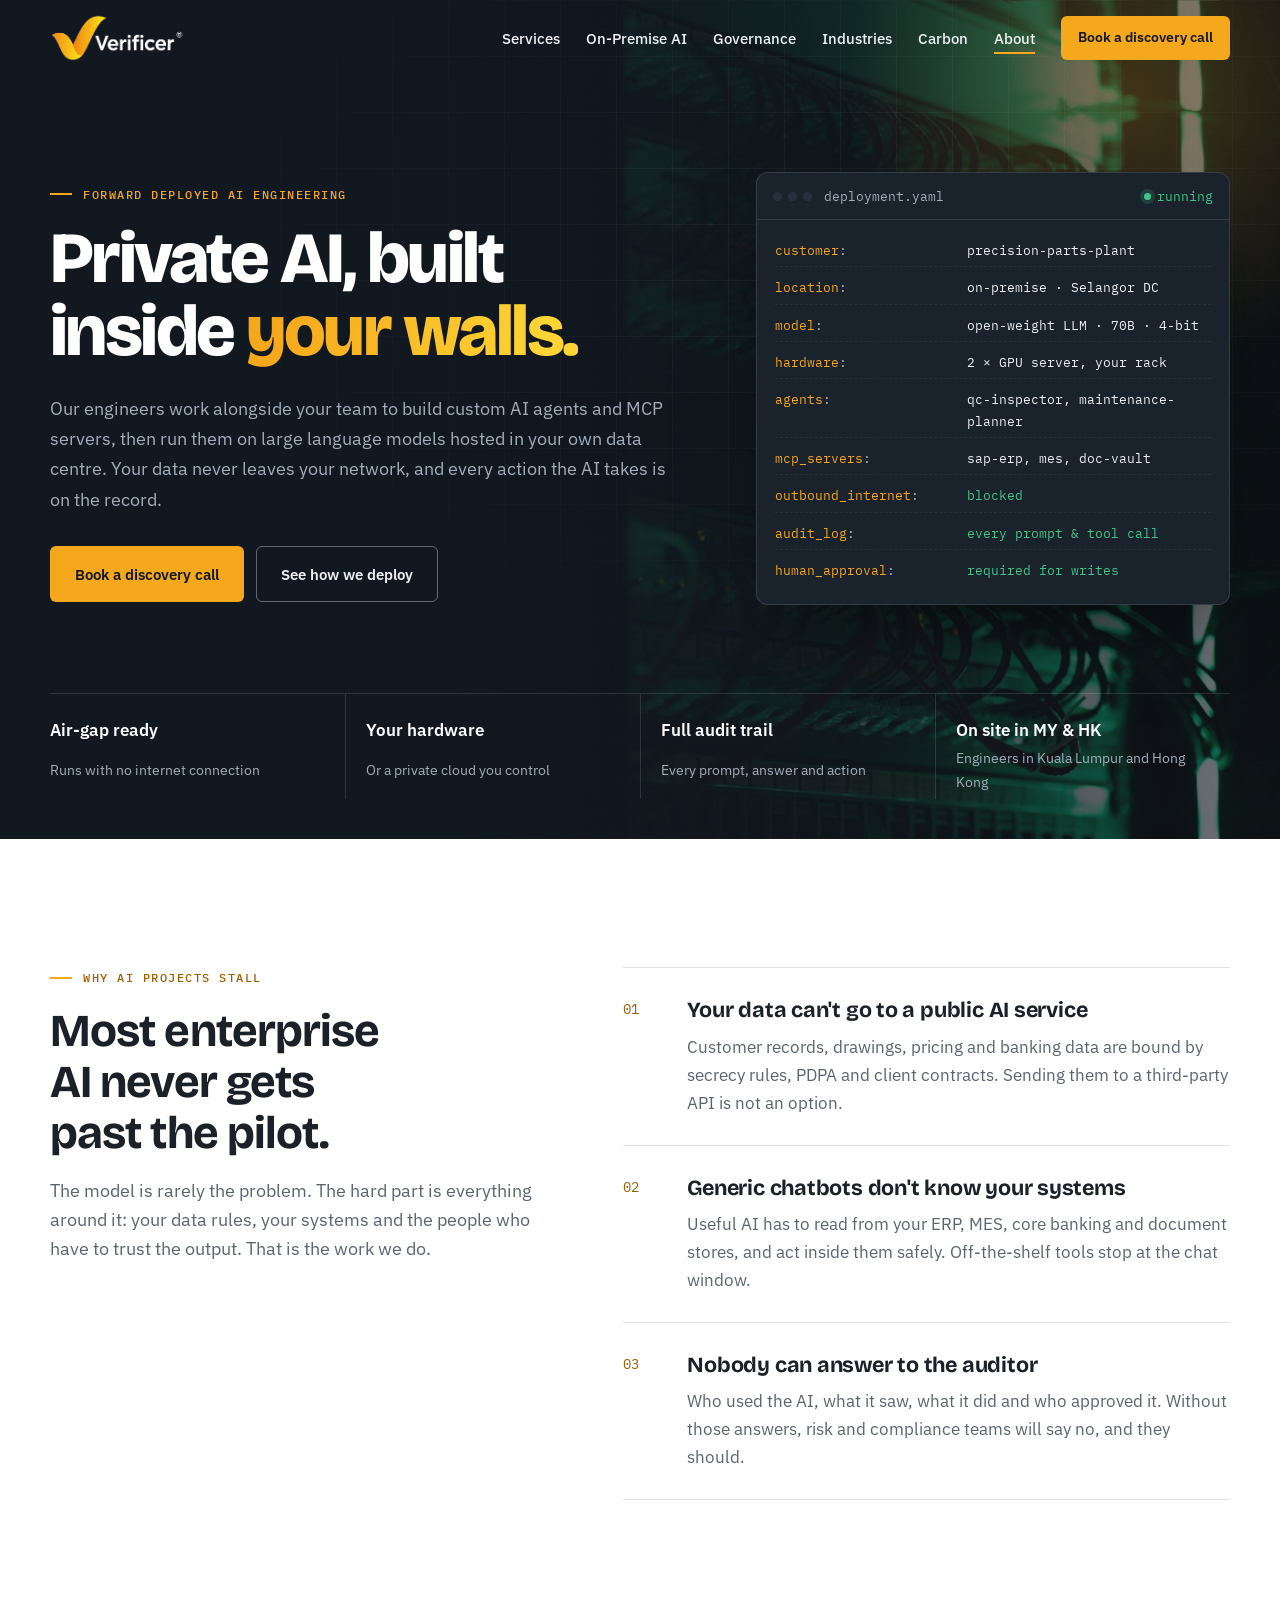
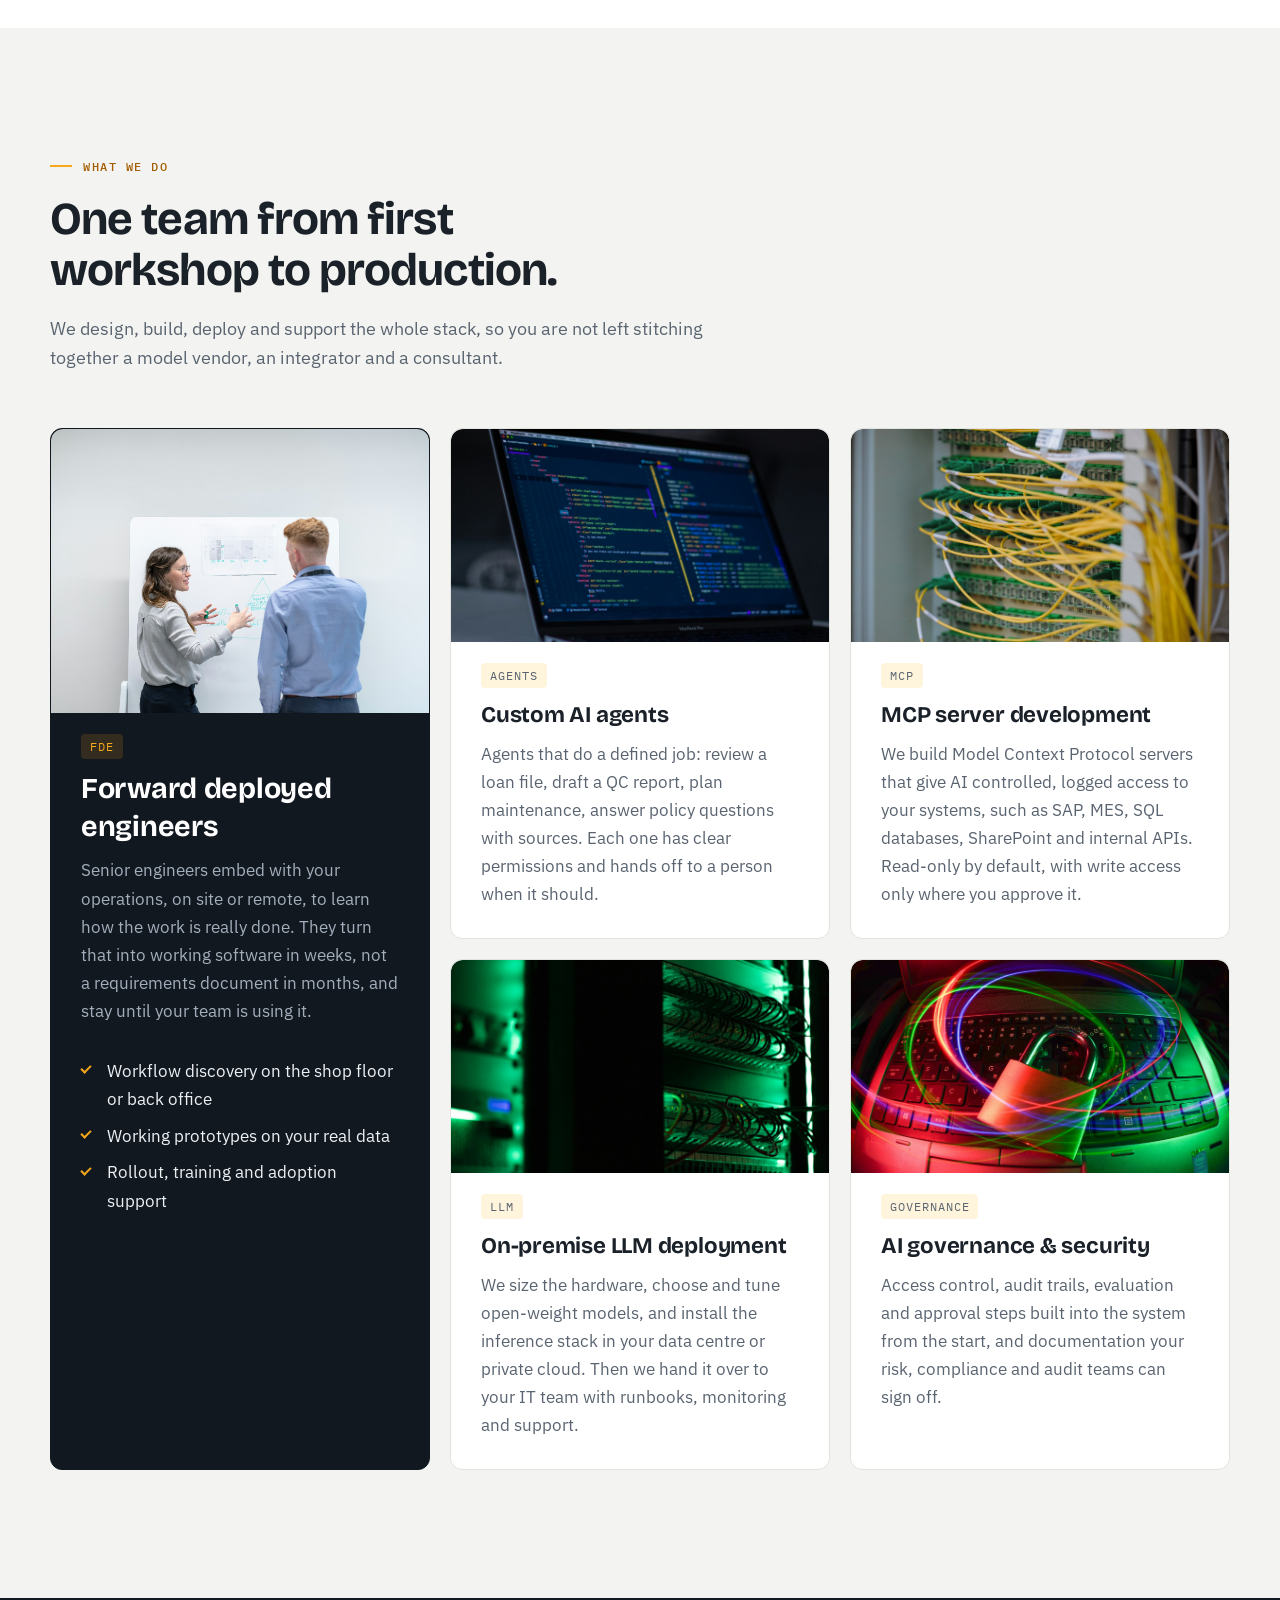
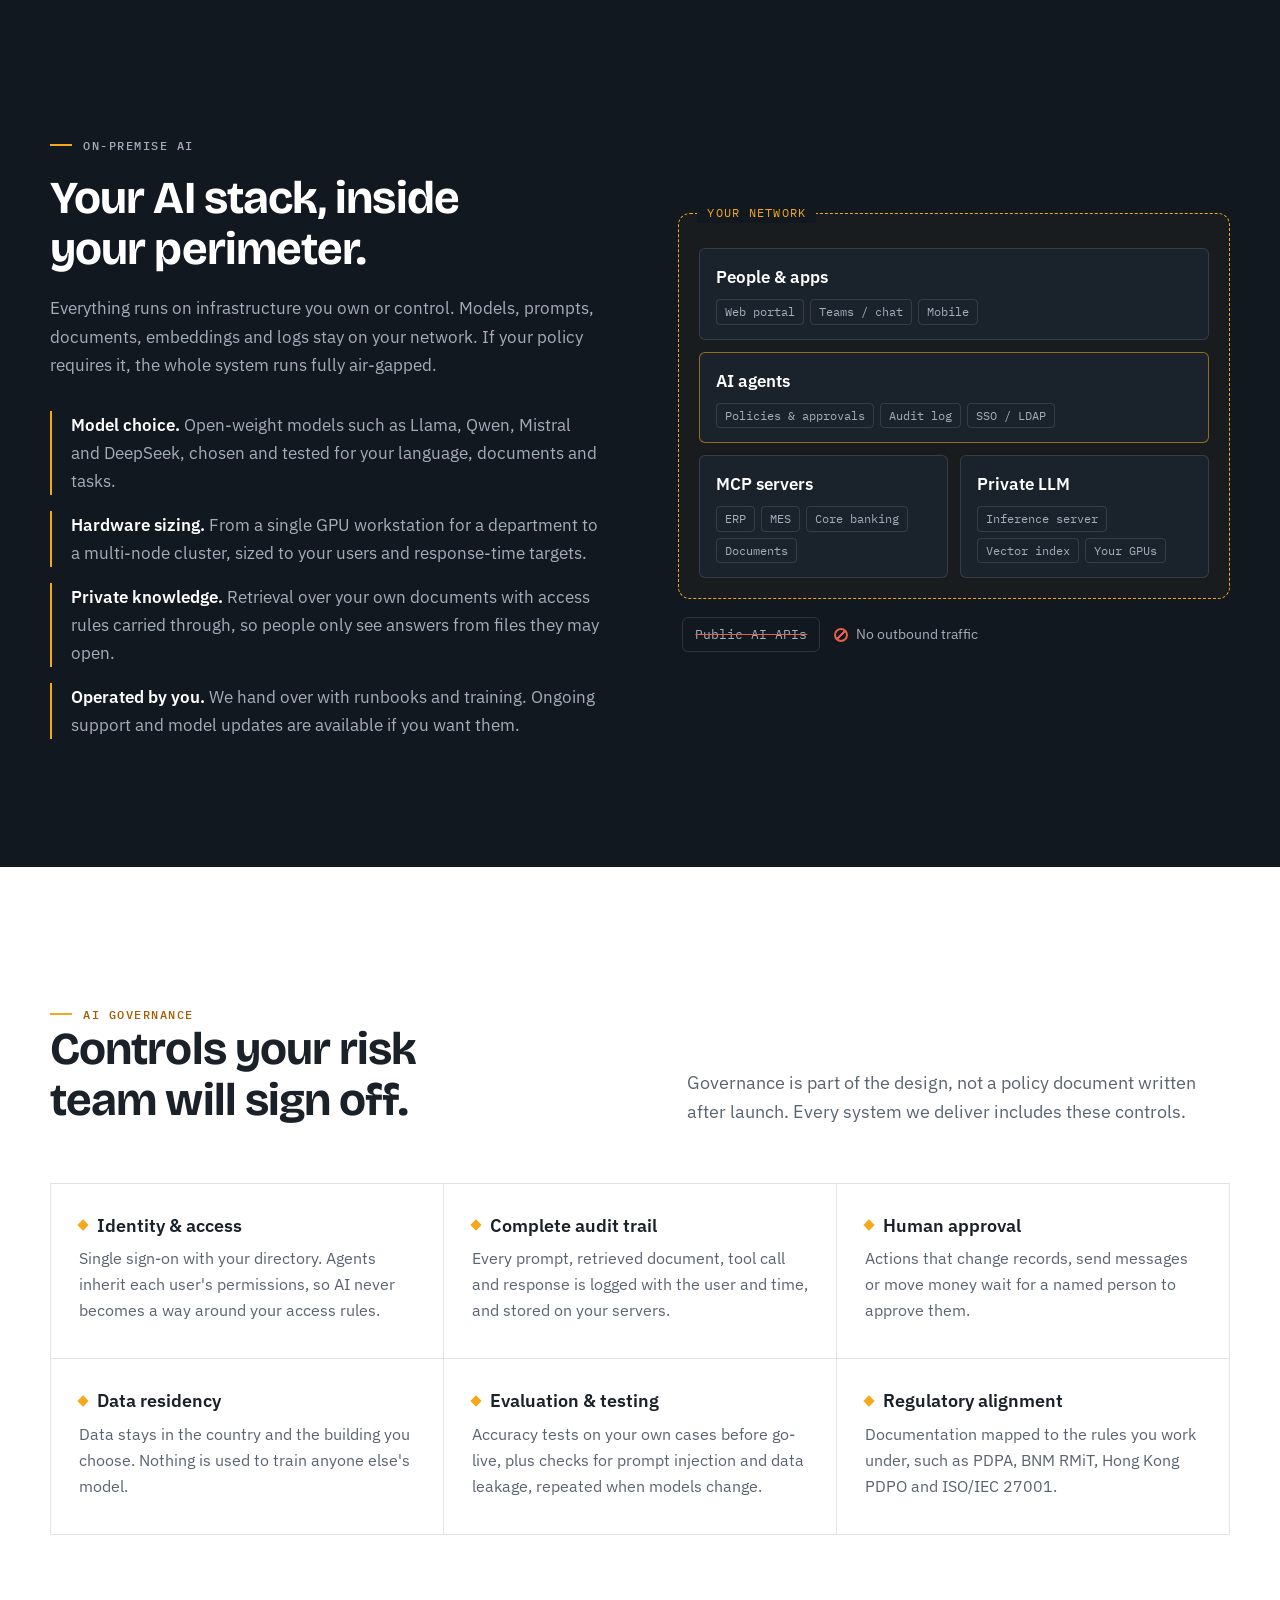
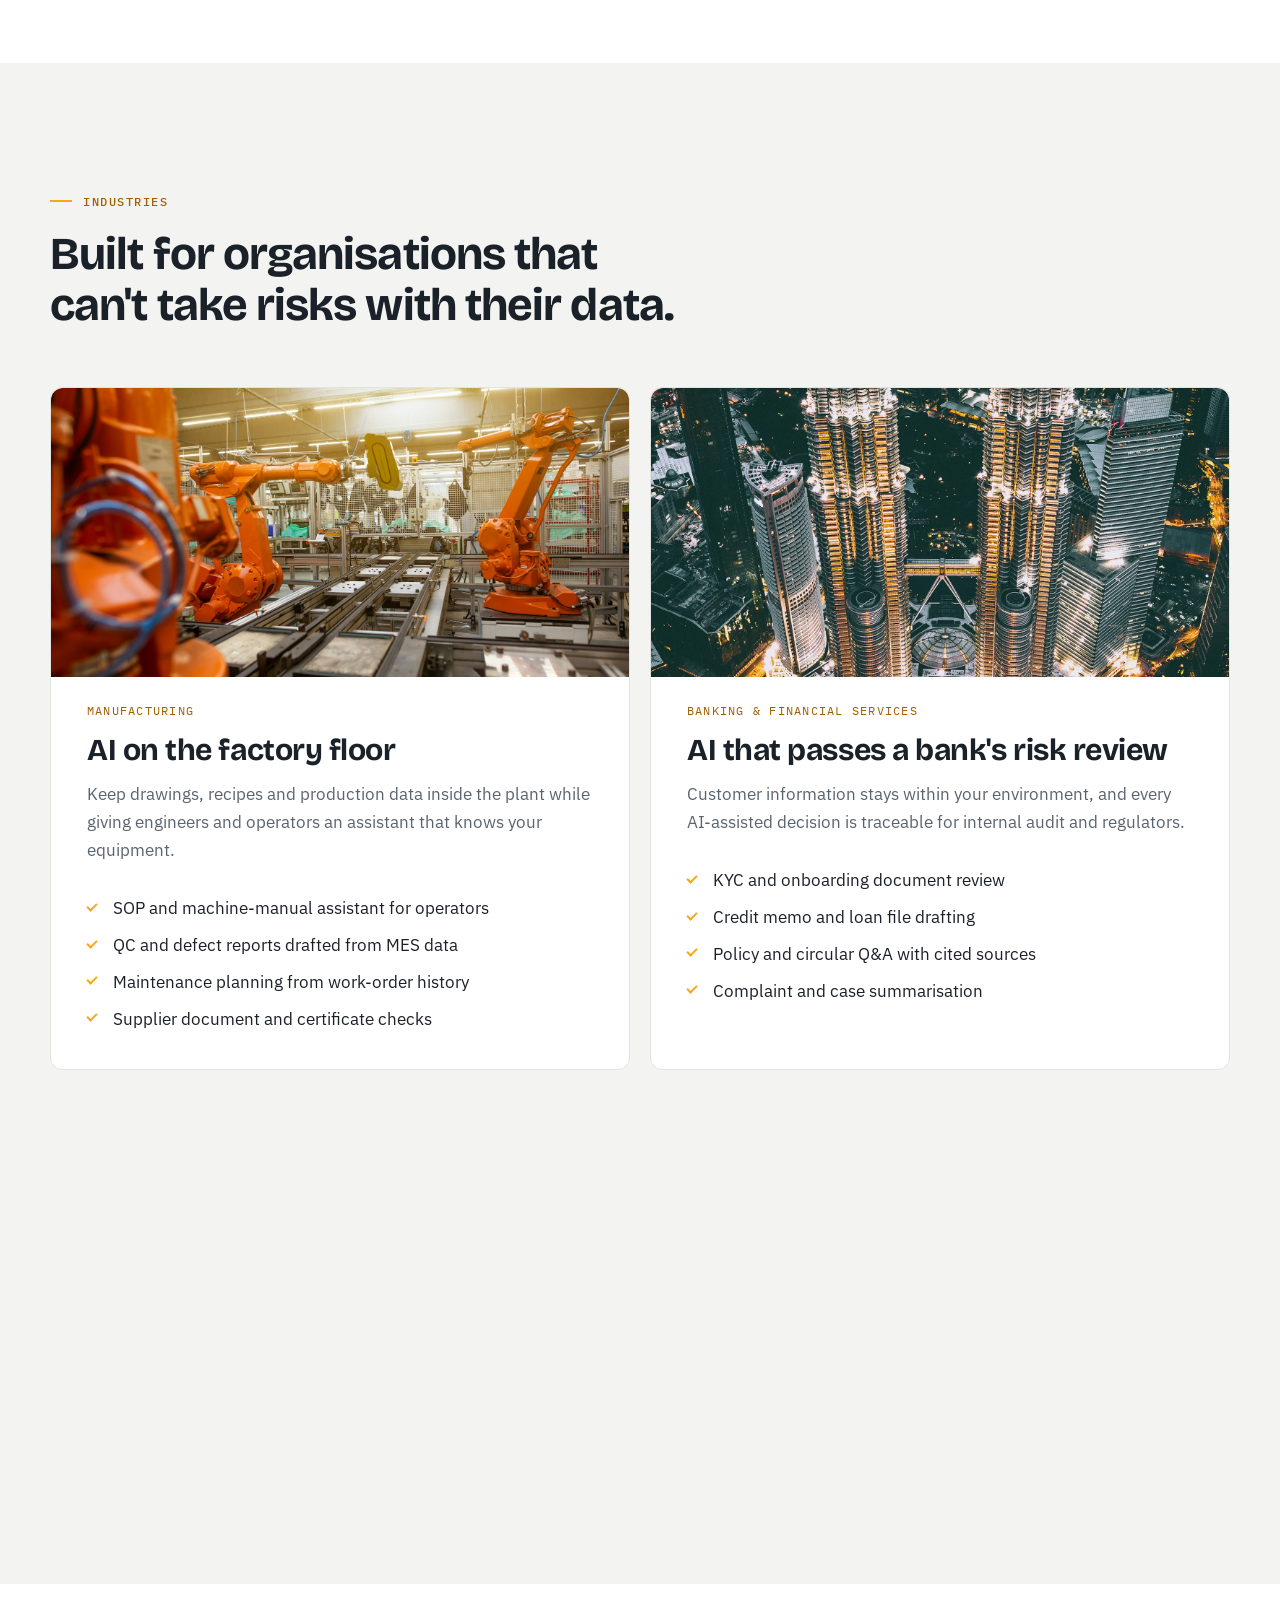
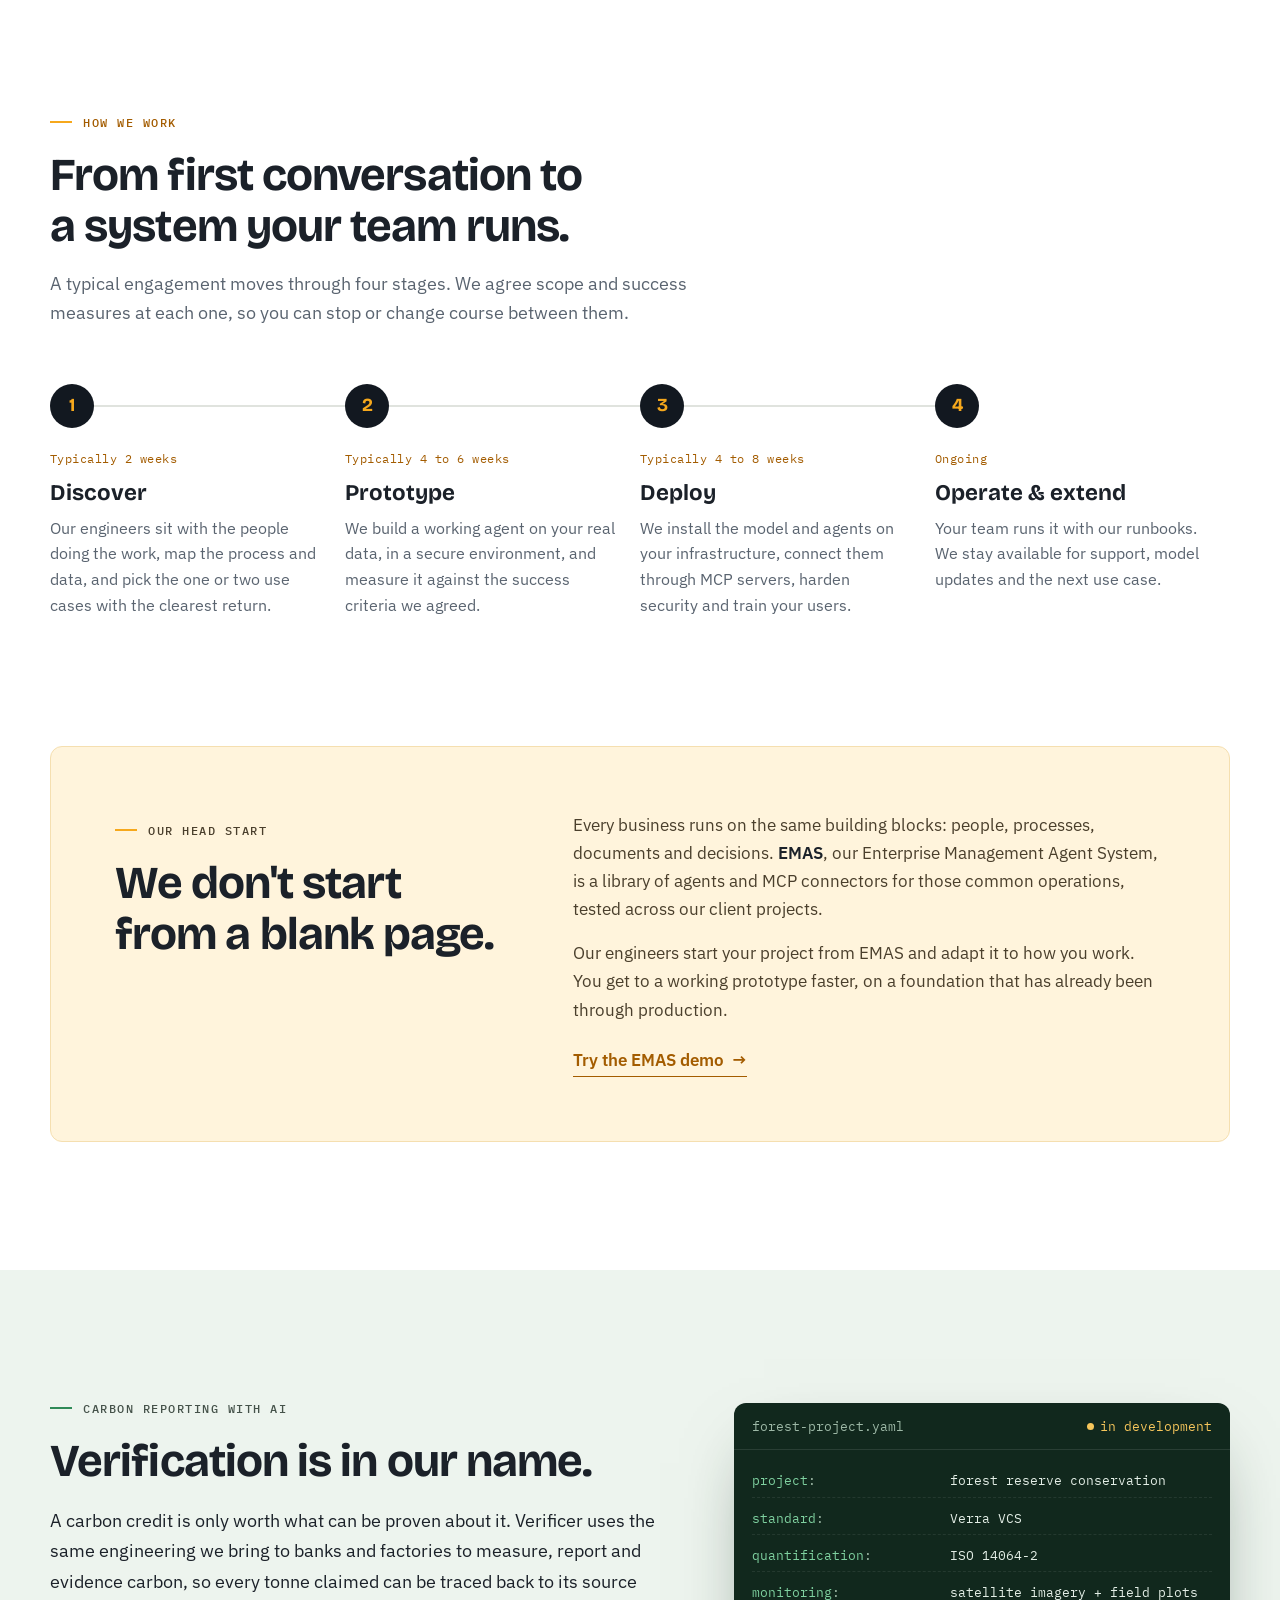
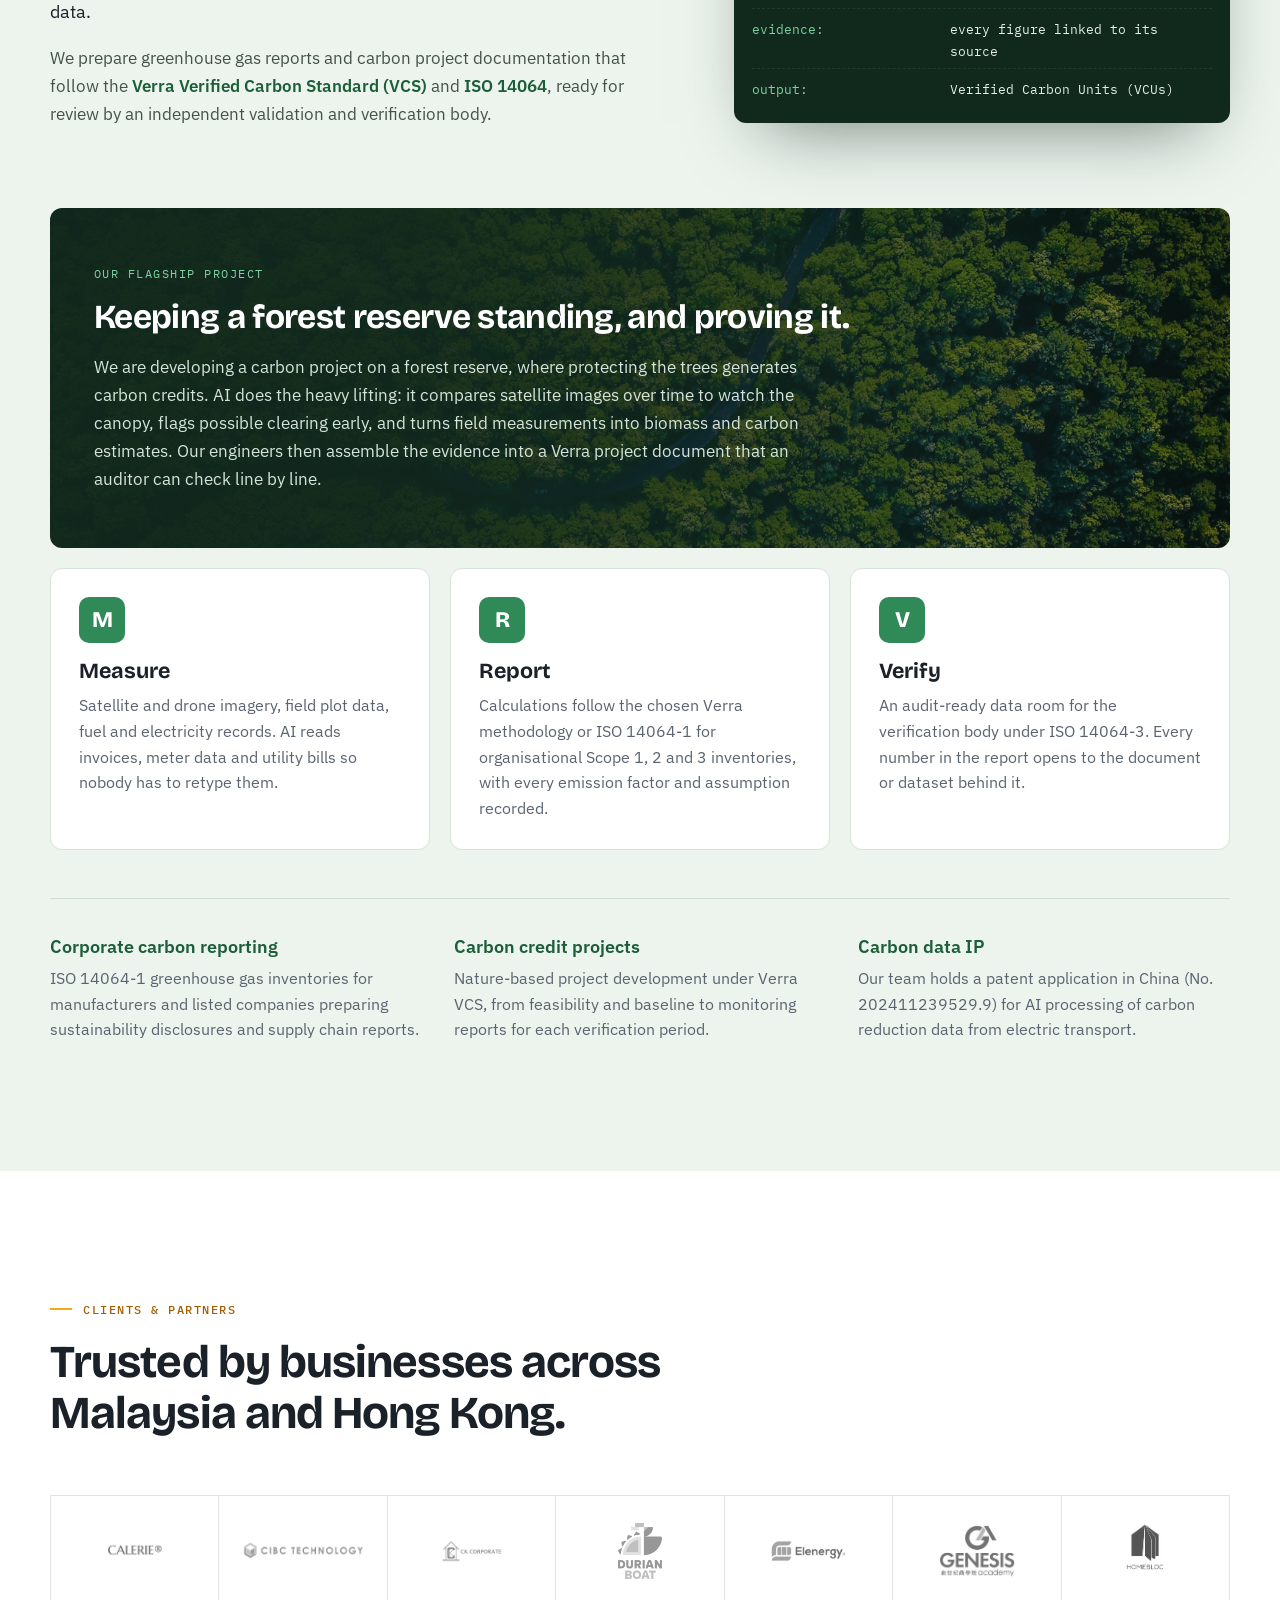
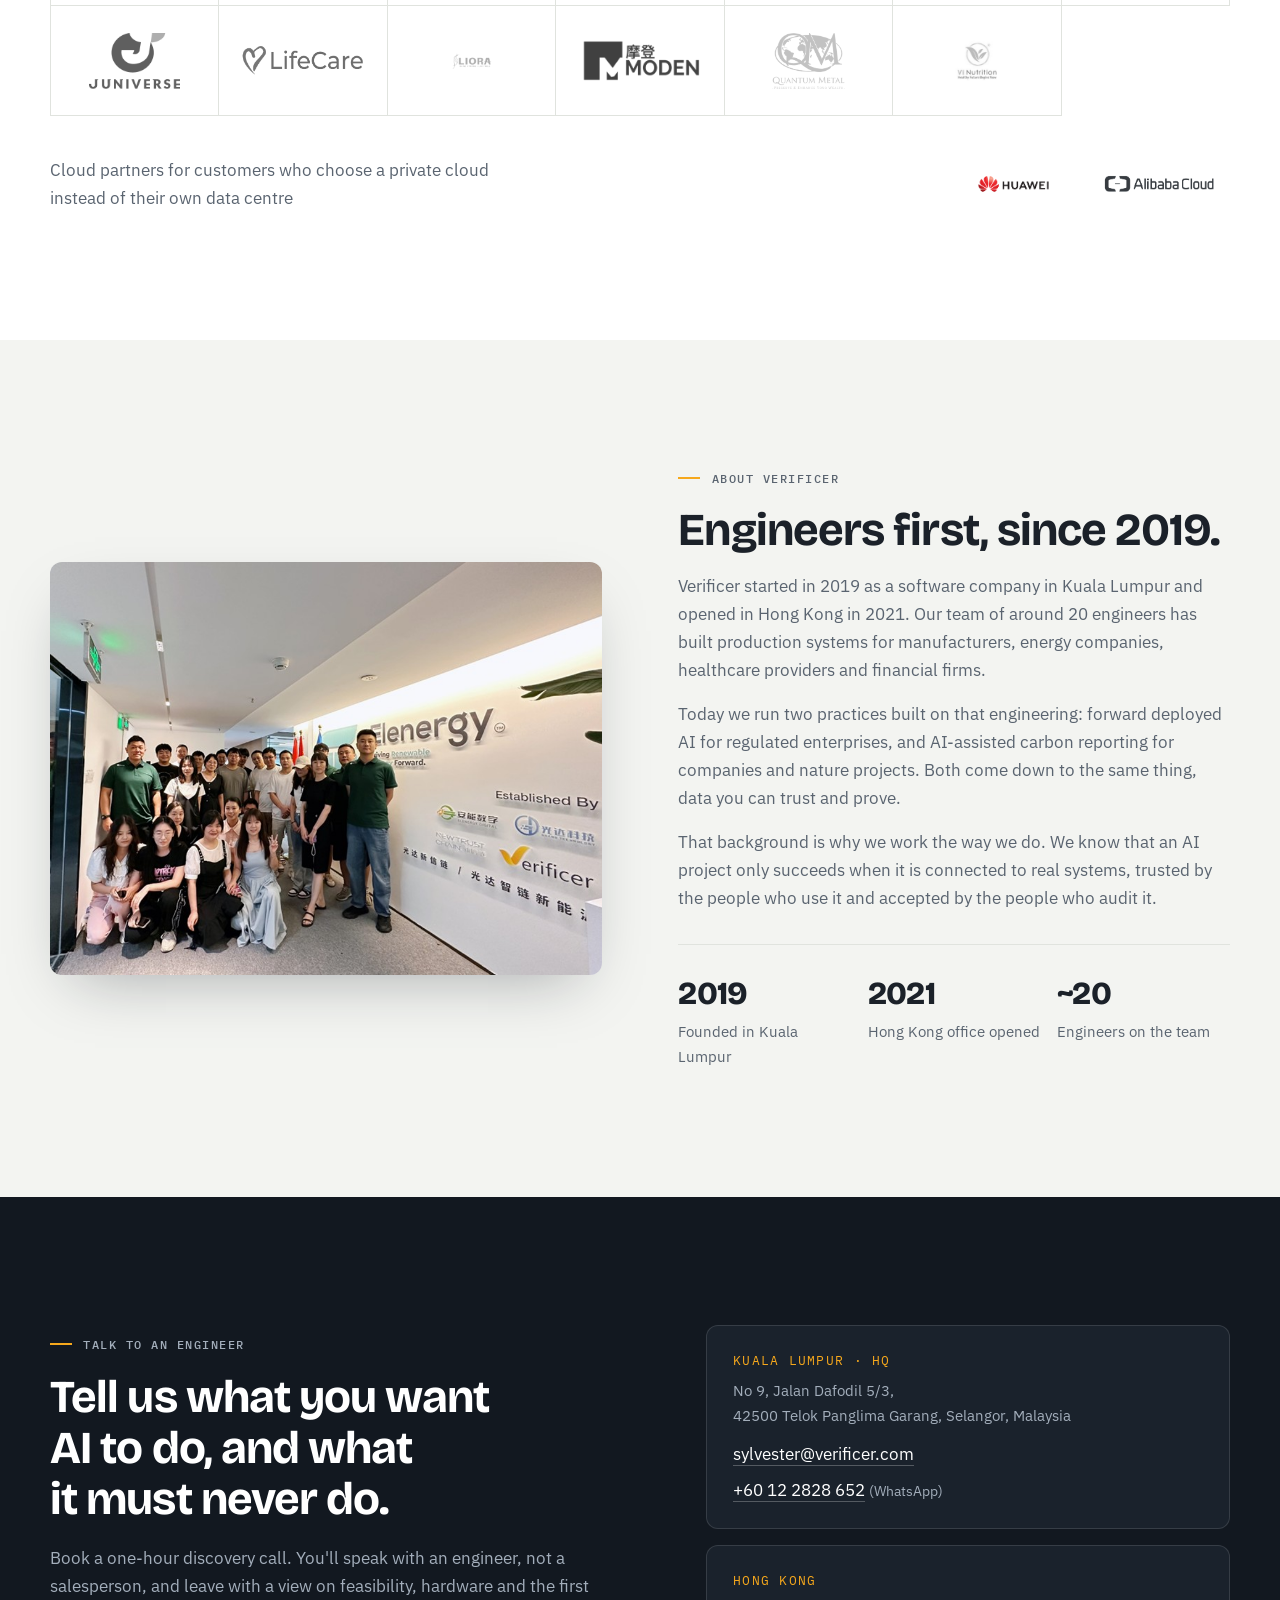
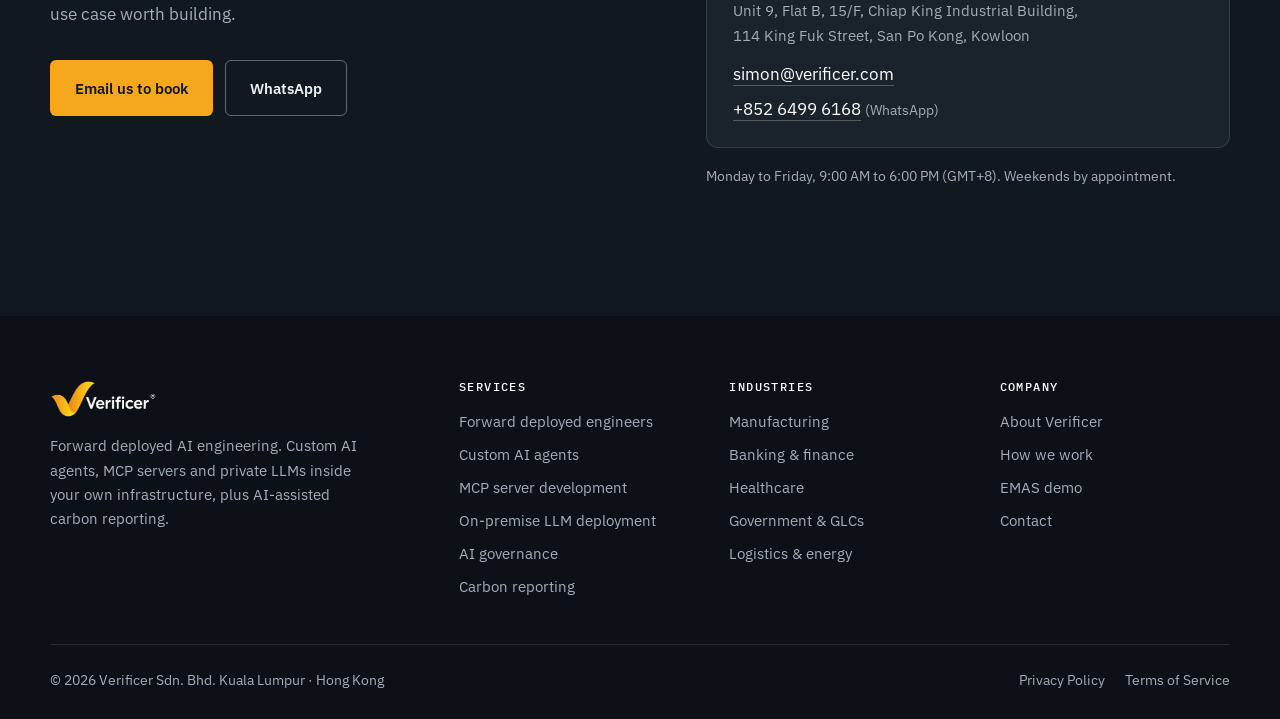
==== commit c6761070: "Adedd images to the website" ====
--- a/index.html
+++ b/index.html
@@ -127,6 +127,7 @@
 
         <div class="service-grid">
             <article class="service service--lead reveal">
+                <figure class="media service-media"><img src="assets/images/photo-1581091877018-dac6a371d50f.jpg" alt="Two engineers discussing a design at a whiteboard" loading="lazy" /></figure>
                 <p class="service-tag">FDE</p>
                 <h3>Forward deployed engineers</h3>
                 <p>Senior engineers embed with your operations, on site or remote, to learn how the work is really done. They turn that into working software in weeks, not a requirements document in months, and stay until your team is using it.</p>
@@ -138,24 +139,28 @@
             </article>
 
             <article class="service reveal">
+                <figure class="media service-media"><img src="assets/images/photo-1555066931-4365d14bab8c.jpg" alt="Laptop showing application code" loading="lazy" /></figure>
                 <p class="service-tag">Agents</p>
                 <h3>Custom AI agents</h3>
                 <p>Agents that do a defined job: review a loan file, draft a QC report, plan maintenance, answer policy questions with sources. Each one has clear permissions and hands off to a person when it should.</p>
             </article>
 
             <article class="service reveal">
+                <figure class="media service-media"><img src="assets/images/photo-1744868562210-fffb7fa882d9.jpg" alt="Yellow and green network cables connected to a switch" loading="lazy" /></figure>
                 <p class="service-tag">MCP</p>
                 <h3>MCP server development</h3>
                 <p>We build Model Context Protocol servers that give AI controlled, logged access to your systems, such as SAP, MES, SQL databases, SharePoint and internal APIs. Read-only by default, with write access only where you approve it.</p>
             </article>
 
             <article class="service reveal">
+                <figure class="media service-media"><img src="assets/images/photo-1680992046626-418f7e910589.jpg" alt="Server rack in a dark data centre" loading="lazy" /></figure>
                 <p class="service-tag">LLM</p>
                 <h3>On-premise LLM deployment</h3>
                 <p>We size the hardware, choose and tune open-weight models, and install the inference stack in your data centre or private cloud. Then we hand it over to your IT team with runbooks, monitoring and support.</p>
             </article>
 
             <article class="service reveal">
+                <figure class="media service-media"><img src="assets/images/photo-1614064548237-096f735f344f.jpg" alt="Padlock on a laptop keyboard" loading="lazy" /></figure>
                 <p class="service-tag">Governance</p>
                 <h3>AI governance &amp; security</h3>
                 <p>Access control, audit trails, evaluation and approval steps built into the system from the start, and documentation your risk, compliance and audit teams can sign off.</p>
@@ -259,6 +264,7 @@
 
         <div class="industry-feature">
             <article class="industry industry--big reveal">
+                <figure class="media industry-media"><img src="assets/images/photo-1647427060118-4911c9821b82.jpg" alt="Orange industrial robots on a factory floor" loading="lazy" /></figure>
                 <p class="industry-kicker">Manufacturing</p>
                 <h3>AI on the factory floor</h3>
                 <p>Keep drawings, recipes and production data inside the plant while giving engineers and operators an assistant that knows your equipment.</p>
@@ -270,6 +276,7 @@
                 </ul>
             </article>
             <article class="industry industry--big reveal">
+                <figure class="media industry-media"><img src="assets/images/photo-1508062878650-88b52897f298.jpg" alt="Petronas Twin Towers in Kuala Lumpur" loading="lazy" /></figure>
                 <p class="industry-kicker">Banking &amp; financial services</p>
                 <h3>AI that passes a bank's risk review</h3>
                 <p>Customer information stays within your environment, and every AI-assisted decision is traceable for internal audit and regulators.</p>
@@ -284,18 +291,22 @@
 
         <div class="industry-row">
             <article class="industry reveal">
+                <figure class="media industry-media"><img src="assets/images/photo-1777269749032-d8d458ae594d.jpg" alt="Hospital corridor" loading="lazy" /></figure>
                 <p class="industry-kicker">Healthcare</p>
                 <p>Clinical and patient records assistants that keep health data on hospital servers.</p>
             </article>
             <article class="industry reveal">
+                <figure class="media industry-media"><img src="assets/images/photo-1686242143315-a3c9cdc731f5.jpg" alt="Government building beside a lake in Putrajaya" loading="lazy" /></figure>
                 <p class="industry-kicker">Government &amp; GLCs</p>
                 <p>Sovereign AI for agencies and government-linked companies, with data kept in-country.</p>
             </article>
             <article class="industry reveal">
+                <figure class="media industry-media"><img src="assets/images/photo-1578575437130-527eed3abbec.jpg" alt="Cargo ships docked at a container port" loading="lazy" /></figure>
                 <p class="industry-kicker">Logistics</p>
                 <p>Agents that read shipping documents, check delivery orders and answer fleet questions.</p>
             </article>
             <article class="industry reveal">
+                <figure class="media industry-media"><img src="assets/images/photo-1508514177221-188b1cf16e9d.jpg" alt="Solar panels under a blue sky" loading="lazy" /></figure>
                 <p class="industry-kicker">Energy &amp; utilities</p>
                 <p>Field inspection reports, asset records and compliance checks for critical infrastructure.</p>
             </article>
--- a/assets/css/styles.css
+++ b/assets/css/styles.css
@@ -522,3 +522,35 @@
   .logo-wall { grid-template-columns: repeat(2, 1fr); }
   .footer-grid { grid-template-columns: 1fr; }
 }
+
+/* ---------- Photos (hotlinked from Unsplash; a dark panel shows if one fails) ---------- */
+.media { margin: 0; overflow: hidden; background: var(--ink-3); }
+.media img { width: 100%; height: 100%; object-fit: cover; transition: transform .6s var(--ease); }
+.service-media { margin: -30px -30px 10px; aspect-ratio: 16 / 9; border-radius: var(--radius-lg) var(--radius-lg) 0 0; }
+.service--lead .service-media { aspect-ratio: 4 / 3; }
+.service:hover .media img, .industry:hover .media img { transform: scale(1.04); }
+.industry-media { margin: -26px -26px 12px; aspect-ratio: 16 / 10; border-radius: var(--radius-lg) var(--radius-lg) 0 0; }
+.industry--big .industry-media { margin: -36px -36px 14px; aspect-ratio: 16 / 8; }
+.service, .industry { overflow: hidden; }
+
+.carbon-flagship {
+  --flagship-img: url('../images/photo-1593069567131-53a0614dde1d.jpg');
+  background-image:
+    linear-gradient(100deg, rgba(17, 40, 29, .96) 30%, rgba(17, 40, 29, .72) 65%, rgba(17, 40, 29, .35)),
+    var(--flagship-img, none);
+  background-size: cover; background-position: center;
+  min-height: 340px; align-content: center;
+}
+@media (max-width: 600px) {
+  .carbon-flagship { background-image: linear-gradient(rgba(17, 40, 29, .9), rgba(17, 40, 29, .9)), var(--flagship-img, none); }
+}
+.hero {
+  --hero-img: url('../images/photo-1680992046626-418f7e910589.jpg');
+  background-image:
+    linear-gradient(90deg, var(--ink) 35%, rgba(18, 24, 32, .82) 70%, rgba(18, 24, 32, .6)),
+    var(--hero-img, none);
+  background-size: cover; background-position: center right;
+}
+@media (max-width: 960px) {
+  .hero { background-image: linear-gradient(rgba(18, 24, 32, .9), rgba(18, 24, 32, .95)), var(--hero-img, none); }
+}
